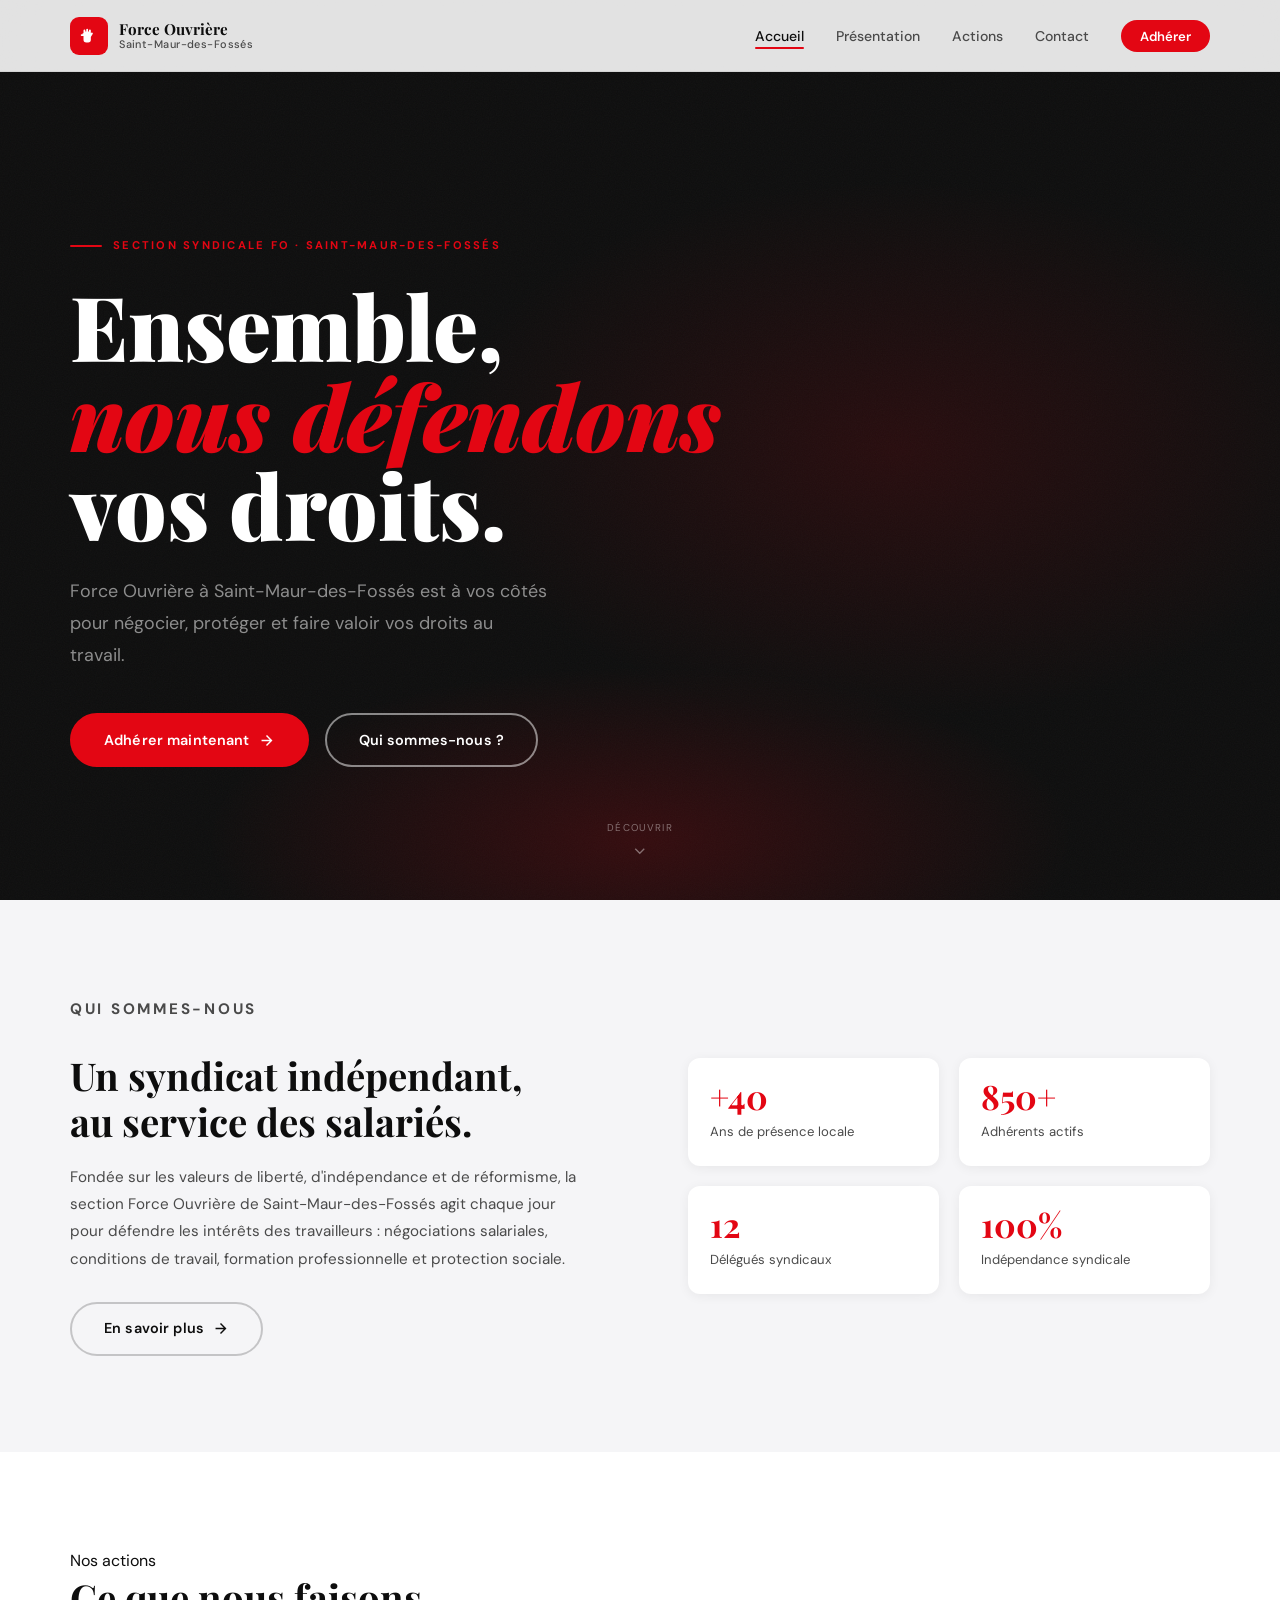
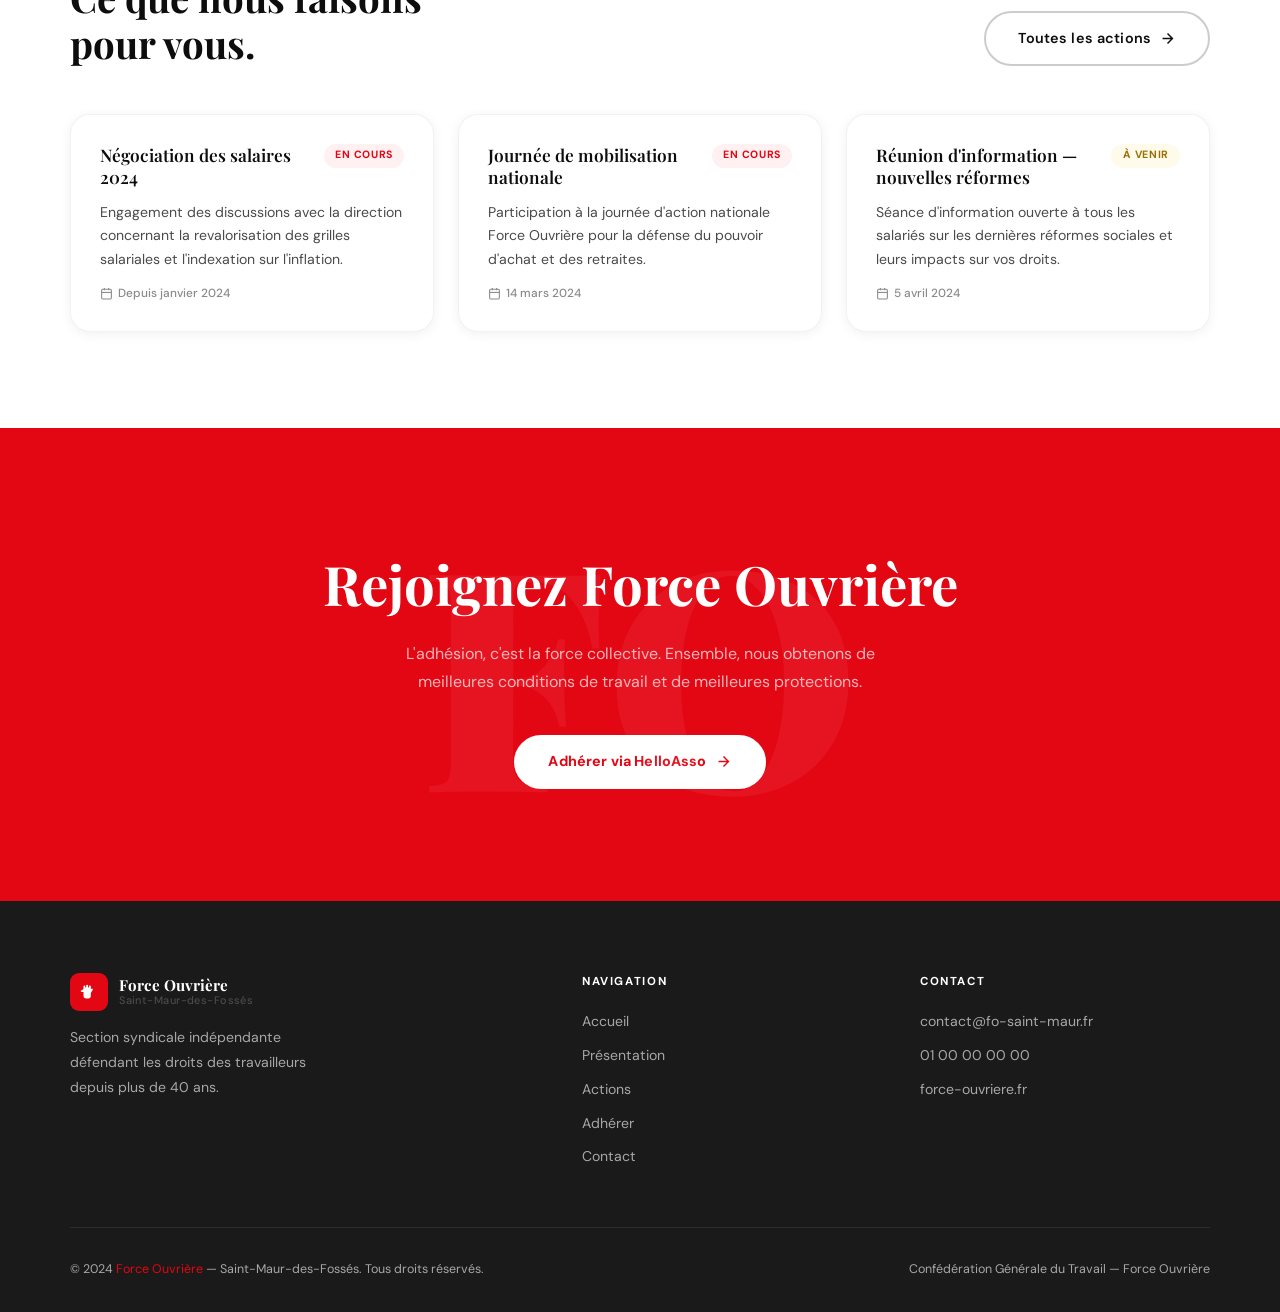
==== index.html @ 08261076 "Creating the base of the website" ====
<!DOCTYPE html>
<html lang="fr">
<head>
  <meta charset="UTF-8" />
  <meta name="viewport" content="width=device-width, initial-scale=1.0" />
  <meta name="description" content="Force Ouvrière — Section syndicale de Saint-Maur-des-Fossés. Défense des droits des travailleurs, négociation, accompagnement." />
  <title>Force Ouvrière — Saint-Maur-des-Fossés</title>
  <link rel="stylesheet" href="css/styles.css" />

  <!-- Favicon placeholder (replace with a real .ico or .png) -->
  <link rel="icon" href="data:image/svg+xml,<svg xmlns='http://www.w3.org/2000/svg' viewBox='0 0 100 100'><rect width='100' height='100' rx='18' fill='%23E30613'/><text y='.9em' font-size='72' x='50%25' text-anchor='middle' fill='white' font-weight='bold'>FO</text></svg>" />
</head>
<body>

<!-- =============================================
     NAVBAR
     ============================================= -->
<header>
  <nav class="navbar" role="navigation" aria-label="Navigation principale">
    <div class="nav-inner">

      <!-- Logo -->
      <a href="index.html" class="nav-logo" aria-label="Accueil Force Ouvrière Saint-Maur">
        <div class="nav-logo-badge" aria-hidden="true">
          <!-- FO fist icon (simplified SVG) -->
          <svg viewBox="0 0 24 24" xmlns="http://www.w3.org/2000/svg" aria-hidden="true">
            <path d="M6 9V6a1 1 0 0 1 2 0v1h1V5a1 1 0 0 1 2 0v2h1V6a1 1 0 0 1 2 0v3l.5-.5a1 1 0 0 1 1.5 1.3L14 13v3a3 3 0 0 1-3 3H9a3 3 0 0 1-3-3v-4H4a1 1 0 0 1 0-2h1V9h1z"/>
          </svg>
        </div>
        <div class="nav-logo-text">
          <span class="name">Force Ouvrière</span>
          <span class="city">Saint-Maur-des-Fossés</span>
        </div>
      </a>

      <!-- Desktop links -->
      <ul class="nav-links" role="list">
        <li><a href="index.html" class="active">Accueil</a></li>
        <li><a href="presentation.html">Présentation</a></li>
        <li><a href="actions.html">Actions</a></li>
        <li><a href="contact.html">Contact</a></li>
        <li><a href="adhesion.html" class="nav-cta">Adhérer</a></li>
      </ul>

      <!-- Hamburger button (mobile) -->
      <button class="nav-toggle" aria-label="Menu" aria-expanded="false">
        <span></span><span></span><span></span>
      </button>
    </div>
  </nav>

  <!-- Mobile dropdown menu -->
  <nav class="nav-mobile" aria-label="Menu mobile">
    <a href="index.html" class="active">Accueil</a>
    <a href="presentation.html">Présentation</a>
    <a href="actions.html">Actions</a>
    <a href="contact.html">Contact</a>
    <a href="adhesion.html" class="nav-cta">Adhérer via HelloAsso</a>
  </nav>
</header>

<main>

  <!-- =============================================
       HERO SECTION
       ============================================= -->
  <section class="hero" aria-label="Bannière principale">
    <div class="container hero-content">

      <div class="hero-eyebrow">
        <div class="hero-eyebrow-line" aria-hidden="true"></div>
        <span>Section syndicale FO · Saint-Maur-des-Fossés</span>
      </div>

      <h1>
        Ensemble,<br>
        <em>nous défendons</em><br>
        vos droits.
      </h1>

      <p class="hero-sub">
        Force Ouvrière à Saint-Maur-des-Fossés est à vos côtés pour
        négocier, protéger et faire valoir vos droits au travail.
      </p>

      <div class="hero-btns">
        <a href="adhesion.html" class="btn btn-primary">
          Adhérer maintenant
          <svg viewBox="0 0 24 24" fill="none" stroke="currentColor" stroke-width="2" aria-hidden="true"><path d="M5 12h14M12 5l7 7-7 7"/></svg>
        </a>
        <a href="presentation.html" class="btn btn-outline">Qui sommes-nous ?</a>
      </div>
    </div>

    <!-- Scroll indicator -->
    <div class="hero-scroll" aria-hidden="true">
      <span>Découvrir</span>
      <svg viewBox="0 0 24 24"><polyline points="6 9 12 15 18 9"/></svg>
    </div>
  </section>


  <!-- =============================================
       INTRO BAND
       ============================================= -->
  <section class="intro-band" aria-label="Présentation rapide">
    <div class="container intro-inner">

      <div class="fade-in">
        <p class="intro-label">Qui sommes-nous</p>
        <h2>Un syndicat indépendant,<br>au service des salariés.</h2>
        <p>
          Fondée sur les valeurs de liberté, d'indépendance et de
          réformisme, la section Force Ouvrière de Saint-Maur-des-Fossés
          agit chaque jour pour défendre les intérêts des travailleurs :
          négociations salariales, conditions de travail, formation
          professionnelle et protection sociale.
        </p>
        <a href="presentation.html" class="btn btn-outline-dark">
          En savoir plus
          <svg viewBox="0 0 24 24" fill="none" stroke="currentColor" stroke-width="2" aria-hidden="true"><path d="M5 12h14M12 5l7 7-7 7"/></svg>
        </a>
      </div>

      <div class="intro-stats stagger fade-in">
        <div class="stat-box">
          <strong>+40</strong>
          <span>Ans de présence locale</span>
        </div>
        <div class="stat-box">
          <strong>850+</strong>
          <span>Adhérents actifs</span>
        </div>
        <div class="stat-box">
          <strong>12</strong>
          <span>Délégués syndicaux</span>
        </div>
        <div class="stat-box">
          <strong>100%</strong>
          <span>Indépendance syndicale</span>
        </div>
      </div>

    </div>
  </section>


  <!-- =============================================
       ACTIONS PREVIEW
       ============================================= -->
  <section class="actions-preview" aria-label="Actions syndicales récentes">
    <div class="container">

      <div class="section-header fade-in">
        <div>
          <p class="section-tag">Nos actions</p>
          <h2>Ce que nous faisons<br>pour vous.</h2>
        </div>
        <a href="actions.html" class="btn btn-outline-dark">
          Toutes les actions
          <svg viewBox="0 0 24 24" fill="none" stroke="currentColor" stroke-width="2" aria-hidden="true"><path d="M5 12h14M12 5l7 7-7 7"/></svg>
        </a>
      </div>

      <!-- Cards injected by JS from ACTIONS array -->
      <div class="action-cards-grid stagger" id="home-actions-grid" aria-live="polite"></div>

    </div>
  </section>


  <!-- =============================================
       JOIN CTA BAND
       ============================================= -->
  <section class="join-band" aria-label="Appel à adhésion">
    <div class="container fade-in">
      <h2>Rejoignez Force Ouvrière</h2>
      <p>
        L'adhésion, c'est la force collective. Ensemble, nous obtenons
        de meilleures conditions de travail et de meilleures protections.
      </p>
      <a href="adhesion.html" class="btn btn-white">
        Adhérer via HelloAsso
        <svg viewBox="0 0 24 24" fill="none" stroke="currentColor" stroke-width="2" aria-hidden="true"><path d="M5 12h14M12 5l7 7-7 7"/></svg>
      </a>
    </div>
  </section>

</main>


<!-- =============================================
     FOOTER
     ============================================= -->
<footer role="contentinfo">
  <div class="container">
    <div class="footer-grid">

      <!-- Brand -->
      <div class="footer-brand">
        <div class="nav-logo">
          <div class="nav-logo-badge" aria-hidden="true">
            <svg viewBox="0 0 24 24" xmlns="http://www.w3.org/2000/svg" fill="white" aria-hidden="true">
              <path d="M6 9V6a1 1 0 0 1 2 0v1h1V5a1 1 0 0 1 2 0v2h1V6a1 1 0 0 1 2 0v3l.5-.5a1 1 0 0 1 1.5 1.3L14 13v3a3 3 0 0 1-3 3H9a3 3 0 0 1-3-3v-4H4a1 1 0 0 1 0-2h1V9h1z"/>
            </svg>
          </div>
          <div class="nav-logo-text">
            <span class="name">Force Ouvrière</span>
            <span class="city">Saint-Maur-des-Fossés</span>
          </div>
        </div>
        <p>Section syndicale indépendante défendant les droits des travailleurs depuis plus de 40 ans.</p>
      </div>

      <!-- Nav links -->
      <div class="footer-col">
        <h4>Navigation</h4>
        <a href="index.html">Accueil</a>
        <a href="presentation.html">Présentation</a>
        <a href="actions.html">Actions</a>
        <a href="adhesion.html">Adhérer</a>
        <a href="contact.html">Contact</a>
      </div>

      <!-- Contact info -->
      <div class="footer-col">
        <h4>Contact</h4>
        <a href="mailto:contact@fo-saint-maur.fr">contact@fo-saint-maur.fr</a>
        <a href="tel:+33100000000">01 00 00 00 00</a>
        <a href="https://www.force-ouvriere.fr" target="_blank" rel="noopener">force-ouvriere.fr</a>
      </div>

    </div>

    <div class="footer-bottom">
      <span>© 2024 <span class="fo-red">Force Ouvrière</span> — Saint-Maur-des-Fossés. Tous droits réservés.</span>
      <span>Confédération Générale du Travail — Force Ouvrière</span>
    </div>
  </div>
</footer>

<script src="js/script.js"></script>
</body>
</html>
---- css/styles.css ----
/* =============================================
   Force Ouvrière — Saint-Maur-des-Fossés
   styles.css — Global Stylesheet
   ============================================= */

/* ── Google Fonts ─────────────────────────── */
@import url('https://fonts.googleapis.com/css2?family=Playfair+Display:ital,wght@0,400;0,600;0,700;0,900;1,400;1,700&family=DM+Sans:wght@300;400;500;600&display=swap');

/* ── CSS Variables ────────────────────────── */
:root {
  --red:        #E30613;
  --red-dark:   #b8040f;
  --red-light:  #ff1a27;
  --black:      #0d0d0d;
  --grey-dark:  #1a1a1a;
  --grey-mid:   #4a4a4a;
  --grey-light: #8a8a8a;
  --grey-bg:    #f5f5f7;
  --white:      #ffffff;

  --font-display: 'Playfair Display', Georgia, serif;
  --font-body:    'DM Sans', Helvetica, Arial, sans-serif;

  --nav-h:      72px;
  --radius:     12px;
  --radius-lg:  20px;
  --shadow-sm:  0 2px 12px rgba(0,0,0,.06);
  --shadow-md:  0 8px 40px rgba(0,0,0,.10);
  --shadow-lg:  0 20px 60px rgba(0,0,0,.15);
  --transition: 0.35s cubic-bezier(0.25, 0.46, 0.45, 0.94);
}

/* ── Reset & Base ─────────────────────────── */
*, *::before, *::after { box-sizing: border-box; margin: 0; padding: 0; }

html {
  scroll-behavior: smooth;
  font-size: 16px;
  -webkit-font-smoothing: antialiased;
}

body {
  font-family: var(--font-body);
  color: var(--black);
  background: var(--white);
  line-height: 1.6;
  overflow-x: hidden;
}

img { display: block; max-width: 100%; }
a   { text-decoration: none; color: inherit; }
ul  { list-style: none; }
button { cursor: pointer; font-family: inherit; border: none; }

/* ── Utility ──────────────────────────────── */
.container {
  width: 90%;
  max-width: 1140px;
  margin: 0 auto;
}

/* Fade-in animation — JS adds .visible */
.fade-in {
  opacity: 0;
  transform: translateY(28px);
  transition: opacity 0.65s var(--transition), transform 0.65s var(--transition);
}
.fade-in.visible { opacity: 1; transform: none; }

/* Stagger delays for child elements */
.stagger > *:nth-child(1) { transition-delay: 0s;   }
.stagger > *:nth-child(2) { transition-delay: .10s; }
.stagger > *:nth-child(3) { transition-delay: .20s; }
.stagger > *:nth-child(4) { transition-delay: .30s; }
.stagger > *:nth-child(5) { transition-delay: .40s; }
.stagger > *:nth-child(6) { transition-delay: .50s; }

/* =============================================
   NAVBAR
   ============================================= */
.navbar {
  position: fixed;
  top: 0; left: 0; right: 0;
  z-index: 1000;
  height: var(--nav-h);
  display: flex;
  align-items: center;
  background: rgba(255,255,255,.88);
  backdrop-filter: saturate(180%) blur(20px);
  -webkit-backdrop-filter: saturate(180%) blur(20px);
  border-bottom: 1px solid rgba(0,0,0,.06);
  transition: box-shadow var(--transition);
}
.navbar.scrolled { box-shadow: var(--shadow-sm); }

.nav-inner {
  display: flex;
  align-items: center;
  justify-content: space-between;
  width: 90%;
  max-width: 1140px;
  margin: 0 auto;
}

/* ─ Logo ─ */
.nav-logo {
  display: flex;
  align-items: center;
  gap: .7rem;
}
.nav-logo-badge {
  width: 38px; height: 38px;
  background: var(--red);
  border-radius: 9px;
  display: flex; align-items: center; justify-content: center;
}
.nav-logo-badge svg { width: 22px; height: 22px; fill: var(--white); }
.nav-logo-text { display: flex; flex-direction: column; line-height: 1.15; }
.nav-logo-text .name {
  font-family: var(--font-display);
  font-size: .95rem;
  font-weight: 700;
  color: var(--black);
}
.nav-logo-text .city {
  font-size: .68rem;
  font-weight: 500;
  color: var(--grey-mid);
  letter-spacing: .04em;
}

/* ─ Links ─ */
.nav-links {
  display: flex;
  align-items: center;
  gap: 2rem;
}
.nav-links a {
  font-size: .88rem;
  font-weight: 500;
  color: var(--grey-mid);
  position: relative;
  transition: color var(--transition);
}
.nav-links a::after {
  content: '';
  position: absolute;
  bottom: -4px; left: 0;
  width: 0; height: 2px;
  background: var(--red);
  border-radius: 2px;
  transition: width var(--transition);
}
.nav-links a:hover,
.nav-links a.active { color: var(--black); }
.nav-links a:hover::after,
.nav-links a.active::after { width: 100%; }

/* ─ CTA pill in nav ─ */
.nav-cta {
  background: var(--red) !important;
  color: var(--white) !important;
  padding: .48rem 1.2rem !important;
  border-radius: 50px;
  font-weight: 600 !important;
  font-size: .82rem !important;
  transition: background var(--transition), transform var(--transition), box-shadow var(--transition) !important;
}
.nav-cta::after { display: none !important; }
.nav-cta:hover {
  background: var(--red-dark) !important;
  transform: translateY(-1px) !important;
  box-shadow: 0 6px 20px rgba(227,6,19,.35) !important;
  color: var(--white) !important;
}

/* ─ Hamburger ─ */
.nav-toggle {
  display: none;
  flex-direction: column;
  gap: 5px;
  padding: 6px;
  background: none;
  border: none;
}
.nav-toggle span {
  display: block;
  width: 22px; height: 2px;
  background: var(--black);
  border-radius: 2px;
  transition: var(--transition);
}
.nav-toggle.open span:nth-child(1) { transform: translateY(7px) rotate(45deg); }
.nav-toggle.open span:nth-child(2) { opacity: 0; transform: scaleX(0); }
.nav-toggle.open span:nth-child(3) { transform: translateY(-7px) rotate(-45deg); }

/* ─ Mobile menu ─ */
.nav-mobile {
  display: none;
  position: fixed;
  top: var(--nav-h); left: 0; right: 0;
  background: var(--white);
  border-bottom: 1px solid rgba(0,0,0,.08);
  padding: 1.5rem 5%;
  flex-direction: column;
  gap: 1.2rem;
  z-index: 999;
  box-shadow: var(--shadow-md);
}
.nav-mobile.open { display: flex; }
.nav-mobile a {
  font-size: 1rem;
  font-weight: 500;
  color: var(--grey-mid);
  padding: .45rem 0;
  border-bottom: 1px solid rgba(0,0,0,.05);
  transition: color var(--transition);
}
.nav-mobile a:hover, .nav-mobile a.active { color: var(--red); }
.nav-mobile .nav-cta {
  text-align: center;
  padding: .75rem !important;
  border-radius: var(--radius) !important;
  border-bottom: none !important;
  font-size: .9rem !important;
}

/* =============================================
   FOOTER
   ============================================= */
footer {
  background: var(--grey-dark);
  color: rgba(255,255,255,.62);
  padding: 4.5rem 0 2rem;
}
.footer-grid {
  display: grid;
  grid-template-columns: 1.6fr 1fr 1fr;
  gap: 3rem;
  padding-bottom: 3rem;
  border-bottom: 1px solid rgba(255,255,255,.08);
}
.footer-brand p {
  font-size: .88rem;
  line-height: 1.75;
  margin-top: .9rem;
  max-width: 280px;
}
.footer-brand .nav-logo-text .name { color: var(--white); }
.footer-col h4 {
  font-size: .72rem;
  font-weight: 700;
  letter-spacing: .14em;
  text-transform: uppercase;
  color: var(--white);
  margin-bottom: 1.2rem;
}
.footer-col a {
  display: block;
  font-size: .88rem;
  margin-bottom: .7rem;
  transition: color var(--transition);
}
.footer-col a:hover { color: var(--red); }
.footer-bottom {
  display: flex;
  justify-content: space-between;
  align-items: center;
  padding-top: 2rem;
  font-size: .78rem;
  flex-wrap: wrap;
  gap: 1rem;
}
.footer-bottom .fo-red { color: var(--red); }

/* =============================================
   BUTTONS
   ============================================= */
.btn {
  display: inline-flex;
  align-items: center;
  gap: .5rem;
  padding: .85rem 2rem;
  border-radius: 50px;
  font-family: var(--font-body);
  font-weight: 600;
  font-size: .9rem;
  letter-spacing: .01em;
  transition: background var(--transition), transform var(--transition),
              box-shadow var(--transition), color var(--transition), border-color var(--transition);
  cursor: pointer;
  border: 2px solid transparent;
}
.btn svg { width: 17px; height: 17px; transition: transform var(--transition); flex-shrink: 0; }
.btn:hover svg { transform: translateX(4px); }

.btn-primary { background: var(--red); color: var(--white); border-color: var(--red); }
.btn-primary:hover {
  background: var(--red-dark); border-color: var(--red-dark);
  transform: translateY(-2px);
  box-shadow: 0 10px 30px rgba(227,6,19,.35);
}

.btn-outline { background: transparent; color: var(--white); border-color: rgba(255,255,255,.5); }
.btn-outline:hover { background: rgba(255,255,255,.1); border-color: var(--white); transform: translateY(-2px); }

.btn-outline-dark { background: transparent; color: var(--black); border-color: rgba(0,0,0,.2); }
.btn-outline-dark:hover { background: var(--black); color: var(--white); border-color: var(--black); transform: translateY(-2px); }

.btn-white { background: var(--white); color: var(--red); border-color: var(--white); font-weight: 700; }
.btn-white:hover { background: transparent; color: var(--white); transform: translateY(-2px); box-shadow: 0 10px 30px rgba(0,0,0,.2); }

/* =============================================
   PAGE HEADER (inner pages)
   ============================================= */
.page-header {
  padding: calc(var(--nav-h) + 5rem) 0 5rem;
  background: var(--grey-dark);
  color: var(--white);
  position: relative;
  overflow: hidden;
}
.page-header::before {
  content: '';
  position: absolute;
  top: -100px; right: -100px;
  width: 460px; height: 460px;
  border-radius: 50%;
  background: radial-gradient(circle, rgba(227,6,19,.2) 0%, transparent 70%);
  pointer-events: none;
}
.page-header h1 {
  font-family: var(--font-display);
  font-size: clamp(2.4rem, 5vw, 3.8rem);
  font-weight: 700;
  line-height: 1.1;
  margin-bottom: .8rem;
}
.page-header p {
  font-size: 1.05rem;
  color: rgba(255,255,255,.6);
  max-width: 540px;
  line-height: 1.7;
}

/* =============================================
   INDEX — HERO
   ============================================= */
.hero {
  min-height: 100vh;
  display: flex;
  align-items: center;
  background: var(--black);
  position: relative;
  overflow: hidden;
  padding-top: var(--nav-h);
}

/* Subtle grain texture */
.hero::before {
  content: '';
  position: absolute;
  inset: 0;
  background-image:
    radial-gradient(ellipse 60% 50% at 70% 50%, rgba(227,6,19,.12) 0%, transparent 60%),
    url("data:image/svg+xml,%3Csvg xmlns='http://www.w3.org/2000/svg' width='300' height='300'%3E%3Cfilter id='n'%3E%3CfeTurbulence type='fractalNoise' baseFrequency='.85' numOctaves='4' stitchTiles='stitch'/%3E%3C/filter%3E%3Crect width='300' height='300' filter='url(%23n)' opacity='.035'/%3E%3C/svg%3E");
  pointer-events: none;
}

/* Red glow at bottom */
.hero::after {
  content: '';
  position: absolute;
  bottom: -120px; left: 50%;
  transform: translateX(-50%);
  width: 900px; height: 360px;
  background: radial-gradient(ellipse, rgba(227,6,19,.18) 0%, transparent 68%);
  pointer-events: none;
}

.hero-content {
  position: relative;
  z-index: 1;
  padding: 7rem 0 5rem;
}

.hero-eyebrow {
  display: flex;
  align-items: center;
  gap: .7rem;
  margin-bottom: 1.6rem;
}
.hero-eyebrow-line { width: 32px; height: 2px; background: var(--red); border-radius: 2px; }
.hero-eyebrow span {
  font-size: .7rem;
  font-weight: 700;
  letter-spacing: .2em;
  text-transform: uppercase;
  color: var(--red);
}

.hero h1 {
  font-family: var(--font-display);
  font-size: clamp(3rem, 7.5vw, 5.6rem);
  font-weight: 900;
  line-height: 1.0;
  color: var(--white);
  margin-bottom: 1.6rem;
  max-width: 820px;
}
.hero h1 em { font-style: italic; color: var(--red); }

.hero-sub {
  font-size: 1.12rem;
  color: rgba(255,255,255,.52);
  max-width: 480px;
  margin-bottom: 2.6rem;
  line-height: 1.8;
}

.hero-btns { display: flex; gap: 1rem; flex-wrap: wrap; }

/* Scroll cue */
.hero-scroll {
  position: absolute;
  bottom: 2.5rem; left: 50%;
  transform: translateX(-50%);
  display: flex; flex-direction: column; align-items: center;
  gap: .4rem;
  opacity: .4;
  animation: heroBounce 2.4s ease-in-out infinite;
  z-index: 1;
}
.hero-scroll span {
  font-size: .62rem;
  letter-spacing: .14em;
  text-transform: uppercase;
  color: var(--white);
}
.hero-scroll svg { width: 18px; height: 18px; stroke: var(--white); fill: none; stroke-width: 1.8; }

@keyframes heroBounce {
  0%,100% { transform: translateX(-50%) translateY(0); }
  50%      { transform: translateX(-50%) translateY(9px); }
}

/* ─ Intro band ─ */
.intro-band { padding: 6rem 0; background: var(--grey-bg); }

.intro-inner {
  display: grid;
  grid-template-columns: 1fr 1fr;
  gap: 6rem;
  align-items: center;
}
.intro-label {
  font-size: .7rem; font-weight: 700;
  letter-spacing: .18em; text-transform: uppercase;
  color: var(--red); margin-bottom: .8rem;
}
.intro-inner h2 {
  font-family: var(--font-display);
  font-size: clamp(1.8rem, 3vw, 2.6rem);
  line-height: 1.2; margin-bottom: 1.2rem;
}
.intro-inner p {
  color: var(--grey-mid);
  font-size: .95rem; line-height: 1.8; margin-bottom: 1.8rem;
}

.intro-stats { display: grid; grid-template-columns: 1fr 1fr; gap: 1.2rem; }

.stat-box {
  background: var(--white);
  border-radius: var(--radius);
  padding: 1.4rem;
  box-shadow: var(--shadow-sm);
}
.stat-box strong {
  display: block;
  font-family: var(--font-display);
  font-size: 2.1rem; font-weight: 700;
  color: var(--red); line-height: 1; margin-bottom: .3rem;
}
.stat-box span { font-size: .82rem; color: var(--grey-mid); }

/* ─ Actions preview (home) ─ */
.actions-preview { padding: 6rem 0; }

.section-header {
  display: flex;
  justify-content: space-between;
  align-items: flex-end;
  margin-bottom: 3rem;
  flex-wrap: wrap; gap: 1rem;
}
.section-header h2 {
  font-family: var(--font-display);
  font-size: clamp(1.8rem, 3vw, 2.4rem);
  line-height: 1.2;
}

.action-cards-grid {
  display: grid;
  grid-template-columns: repeat(3, 1fr);
  gap: 1.5rem;
}

/* ─ Join CTA band ─ */
.join-band {
  padding: 7rem 0;
  background: var(--red);
  text-align: center;
  position: relative;
  overflow: hidden;
}
.join-band::before {
  content: 'FO';
  position: absolute;
  font-family: var(--font-display);
  font-size: 24vw; font-weight: 900;
  color: rgba(255,255,255,.055);
  top: 50%; left: 50%;
  transform: translate(-50%,-50%);
  pointer-events: none;
  white-space: nowrap; line-height: 1;
}
.join-band h2 {
  font-family: var(--font-display);
  font-size: clamp(2rem, 4.5vw, 3.4rem);
  font-weight: 700; color: var(--white);
  margin-bottom: .8rem; position: relative;
}
.join-band p {
  color: rgba(255,255,255,.7);
  font-size: 1rem;
  max-width: 480px; margin: 0 auto 2.4rem;
  position: relative; line-height: 1.75;
}

/* =============================================
   ACTION CARDS (shared)
   ============================================= */
.action-card {
  background: var(--white);
  border-radius: var(--radius-lg);
  padding: 1.8rem;
  box-shadow: var(--shadow-sm);
  border: 1px solid rgba(0,0,0,.05);
  transition: transform var(--transition), box-shadow var(--transition);
  display: flex; flex-direction: column; gap: .8rem;
}
.action-card:hover { transform: translateY(-5px); box-shadow: var(--shadow-md); }

.action-card-top {
  display: flex;
  justify-content: space-between;
  align-items: flex-start;
  gap: .6rem;
}
.action-card h3 {
  font-family: var(--font-display);
  font-size: 1.08rem; font-weight: 600;
  line-height: 1.3; flex: 1;
}
.badge {
  display: inline-block;
  padding: .24rem .7rem;
  border-radius: 50px;
  font-size: .66rem; font-weight: 700;
  letter-spacing: .06em; text-transform: uppercase;
  white-space: nowrap; flex-shrink: 0;
}
.badge-encours  { background: #fff0f1; color: var(--red); }
.badge-avenir   { background: #fffbea; color: #9a6f00; }
.badge-terminee { background: #f0f0f0; color: #666; }

.action-card p { font-size: .88rem; color: var(--grey-mid); line-height: 1.65; flex: 1; }

.action-card-date {
  font-size: .74rem; font-weight: 500; color: var(--grey-light);
  display: flex; align-items: center; gap: .3rem;
}
.action-card-date svg { width: 13px; height: 13px; stroke: currentColor; fill: none; stroke-width: 2; }

/* =============================================
   PRESENTATION PAGE
   ============================================= */
.values-section { padding: 6rem 0; }

.values-grid {
  display: grid;
  grid-template-columns: repeat(3, 1fr);
  gap: 1.8rem;
  margin-top: 3rem;
}
.value-card {
  padding: 2.2rem;
  border-radius: var(--radius-lg);
  background: var(--grey-bg);
  transition: background var(--transition), transform var(--transition), box-shadow var(--transition);
}
.value-card:hover { background: var(--white); transform: translateY(-5px); box-shadow: var(--shadow-md); }

.value-icon {
  width: 52px; height: 52px;
  border-radius: 14px; background: var(--red);
  display: flex; align-items: center; justify-content: center;
  margin-bottom: 1.2rem;
}
.value-icon svg { width: 24px; height: 24px; stroke: var(--white); fill: none; stroke-width: 1.8; }

.value-card h3 { font-family: var(--font-display); font-size: 1.12rem; font-weight: 600; margin-bottom: .6rem; }
.value-card p  { font-size: .88rem; color: var(--grey-mid); line-height: 1.72; }

/* Missions */
.missions-section { padding: 5rem 0; background: var(--grey-bg); }

.section-title {
  font-family: var(--font-display);
  font-size: clamp(1.8rem, 3vw, 2.4rem);
  font-weight: 700; margin-bottom: .5rem;
}
.section-intro {
  color: var(--grey-mid);
  font-size: .95rem; max-width: 580px; line-height: 1.75;
}

.mission-list { display: flex; flex-direction: column; gap: 1.2rem; margin-top: 3rem; }

.mission-item {
  display: flex; align-items: flex-start; gap: 1.5rem;
  background: var(--white); padding: 1.8rem;
  border-radius: var(--radius-lg); box-shadow: var(--shadow-sm);
  transition: transform var(--transition);
}
.mission-item:hover { transform: translateX(6px); }

.mission-num {
  font-family: var(--font-display);
  font-size: 2.4rem; font-weight: 900;
  color: var(--red); opacity: .16;
  line-height: 1; min-width: 2.8rem;
}
.mission-item h3 { font-family: var(--font-display); font-size: 1rem; font-weight: 700; margin-bottom: .4rem; }
.mission-item p  { font-size: .88rem; color: var(--grey-mid); line-height: 1.65; }

/* About band */
.about-banner {
  padding: 5.5rem 0;
  background: var(--grey-dark);
  color: var(--white);
  text-align: center;
}
.about-banner h2 {
  font-family: var(--font-display);
  font-size: clamp(1.8rem, 3.5vw, 2.8rem);
  margin-bottom: 1rem;
}
.about-banner p {
  color: rgba(255,255,255,.6);
  max-width: 580px; margin: 0 auto;
  font-size: .98rem; line-height: 1.8;
}

/* =============================================
   ADHESION PAGE
   ============================================= */
.why-section { padding: 6rem 0; }

.why-grid {
  display: grid;
  grid-template-columns: repeat(2, 1fr);
  gap: 1.5rem; margin-top: 3rem;
}
.why-card {
  display: flex; gap: 1.2rem; align-items: flex-start;
  padding: 1.8rem; background: var(--white);
  border-radius: var(--radius-lg); box-shadow: var(--shadow-sm);
  border: 1px solid rgba(0,0,0,.05);
  transition: transform var(--transition), box-shadow var(--transition);
}
.why-card:hover { transform: translateY(-4px); box-shadow: var(--shadow-md); }

.why-card-icon {
  width: 44px; height: 44px; border-radius: 12px;
  background: rgba(227,6,19,.08);
  display: flex; align-items: center; justify-content: center; flex-shrink: 0;
}
.why-card-icon svg { width: 20px; height: 20px; stroke: var(--red); fill: none; stroke-width: 2; }
.why-card h3 { font-size: 1rem; font-weight: 700; margin-bottom: .4rem; }
.why-card p  { font-size: .86rem; color: var(--grey-mid); line-height: 1.65; }

/* Benefits */
.benefits-section { padding: 5rem 0; background: var(--grey-bg); }

.benefits-grid {
  display: grid;
  grid-template-columns: repeat(3, 1fr);
  gap: 1.5rem; margin-top: 3rem;
}
.benefit-item {
  text-align: center; padding: 2rem 1.5rem;
  border-radius: var(--radius-lg);
  border: 1px solid rgba(0,0,0,.07);
  background: var(--white);
  transition: border-color var(--transition), box-shadow var(--transition), transform var(--transition);
}
.benefit-item:hover { border-color: var(--red); box-shadow: 0 4px 24px rgba(227,6,19,.1); transform: translateY(-4px); }

.benefit-item svg { width: 32px; height: 32px; stroke: var(--red); fill: none; stroke-width: 1.6; margin: 0 auto .9rem; display: block; }
.benefit-item h3 { font-size: .95rem; font-weight: 700; margin-bottom: .4rem; }
.benefit-item p  { font-size: .82rem; color: var(--grey-mid); line-height: 1.65; }

/* CTA section */
.adhesion-cta-section { padding: 7rem 0; background: var(--white); }

.adhesion-cta-card {
  max-width: 620px; margin: 0 auto;
  background: var(--grey-dark); color: var(--white);
  border-radius: var(--radius-lg);
  padding: 4rem 3rem;
  box-shadow: var(--shadow-lg);
  text-align: center;
  position: relative; overflow: hidden;
}
.adhesion-cta-card::before {
  content: '';
  position: absolute;
  top: -60px; right: -60px;
  width: 280px; height: 280px;
  border-radius: 50%;
  background: radial-gradient(circle, rgba(227,6,19,.22) 0%, transparent 70%);
  pointer-events: none;
}
.adhesion-cta-card h2 {
  font-family: var(--font-display);
  font-size: 1.9rem; font-weight: 700; margin-bottom: .8rem;
  position: relative;
}
.adhesion-cta-card p {
  color: rgba(255,255,255,.65);
  font-size: .92rem; margin-bottom: 2.2rem;
  line-height: 1.75; position: relative;
}
.adhesion-cta-card .btn-primary { font-size: 1rem; padding: 1rem 2.6rem; position: relative; }
.adhesion-note {
  font-size: .76rem; color: rgba(255,255,255,.38);
  margin-top: .9rem; position: relative;
}

/* =============================================
   ACTIONS PAGE
   ============================================= */
.actions-page-section { padding: 5rem 0; background: var(--grey-bg); }

.actions-category { margin-bottom: 4rem; }

.category-title {
  display: flex; align-items: center; gap: 1rem;
  margin-bottom: 2rem; padding-bottom: 1rem;
  border-bottom: 2px solid rgba(0,0,0,.07);
}
.category-title h2 {
  font-family: var(--font-display);
  font-size: 1.5rem; font-weight: 700;
}
.category-count {
  background: var(--white); border: 1px solid rgba(0,0,0,.1);
  border-radius: 50px; padding: .22rem .75rem;
  font-size: .72rem; font-weight: 700; color: var(--grey-mid);
}

.actions-grid {
  display: grid;
  grid-template-columns: repeat(auto-fill, minmax(300px, 1fr));
  gap: 1.5rem;
}

.no-actions {
  font-size: .9rem; color: var(--grey-light);
  padding: 1rem 0; font-style: italic;
}

/* =============================================
   CONTACT PAGE
   ============================================= */
.contact-section { padding: 5.5rem 0; }

.contact-grid {
  display: grid;
  grid-template-columns: 1fr 1.6fr;
  gap: 5rem; align-items: start;
}
.contact-info h2 {
  font-family: var(--font-display);
  font-size: clamp(1.6rem, 2.5vw, 2.1rem);
  font-weight: 700; margin-bottom: .8rem;
}
.contact-info p { color: var(--grey-mid); font-size: .92rem; line-height: 1.75; margin-bottom: 2rem; }

.contact-details { display: flex; flex-direction: column; gap: 1rem; }
.contact-detail-item { display: flex; align-items: center; gap: 1rem; font-size: .9rem; }
.contact-detail-icon {
  width: 40px; height: 40px;
  background: rgba(227,6,19,.08); border-radius: 10px;
  display: flex; align-items: center; justify-content: center; flex-shrink: 0;
}
.contact-detail-icon svg { width: 18px; height: 18px; stroke: var(--red); fill: none; stroke-width: 2; }
.contact-detail-item span { color: var(--grey-dark); }

/* Form */
.contact-form-wrapper {
  background: var(--white);
  border-radius: var(--radius-lg);
  padding: 2.6rem;
  box-shadow: var(--shadow-md);
}
.contact-form-wrapper h3 {
  font-family: var(--font-display);
  font-size: 1.2rem; font-weight: 700; margin-bottom: 1.8rem;
}

.form-group { margin-bottom: 1.4rem; }
.form-group label {
  display: block; font-size: .78rem; font-weight: 700;
  letter-spacing: .05em; color: var(--grey-dark); margin-bottom: .5rem;
}
.form-group input,
.form-group textarea,
.form-group select {
  width: 100%; padding: .82rem 1rem;
  border: 1.5px solid rgba(0,0,0,.11);
  border-radius: var(--radius);
  font-family: var(--font-body); font-size: .92rem;
  color: var(--black); background: var(--white);
  transition: border-color var(--transition), box-shadow var(--transition);
  outline: none;
  -webkit-appearance: none;
}
.form-group input:focus,
.form-group textarea:focus,
.form-group select:focus {
  border-color: var(--red);
  box-shadow: 0 0 0 3px rgba(227,6,19,.1);
}
.form-group textarea { resize: vertical; min-height: 130px; }
.form-row { display: grid; grid-template-columns: 1fr 1fr; gap: 1rem; }

.form-success {
  display: none; text-align: center;
  padding: 2rem; background: #f0faf5;
  border-radius: var(--radius); border: 1px solid rgba(26,122,74,.18);
}
.form-success svg {
  width: 38px; height: 38px; stroke: #1a7a4a;
  fill: none; stroke-width: 1.6; margin: 0 auto .7rem; display: block;
}
.form-success p { color: #1a7a4a; font-size: .92rem; font-weight: 500; }

/* =============================================
   RESPONSIVE
   ============================================= */
@media (max-width: 980px) {
  .nav-links  { display: none; }
  .nav-toggle { display: flex; }

  .intro-inner       { grid-template-columns: 1fr; gap: 2.5rem; }
  .action-cards-grid { grid-template-columns: 1fr 1fr; }
  .values-grid       { grid-template-columns: 1fr 1fr; }
  .benefits-grid     { grid-template-columns: 1fr 1fr; }
  .why-grid          { grid-template-columns: 1fr; }
  .footer-grid       { grid-template-columns: 1fr 1fr; }
  .contact-grid      { grid-template-columns: 1fr; gap: 2.5rem; }
}

@media (max-width: 640px) {
  .action-cards-grid { grid-template-columns: 1fr; }
  .values-grid       { grid-template-columns: 1fr; }
  .benefits-grid     { grid-template-columns: 1fr; }
  .footer-grid       { grid-template-columns: 1fr; gap: 2rem; }
  .hero-btns         { flex-direction: column; align-items: flex-start; }
  .adhesion-cta-card { padding: 2.4rem 1.5rem; }
  .form-row          { grid-template-columns: 1fr; }
  .section-header    { flex-direction: column; align-items: flex-start; }
  .contact-form-wrapper { padding: 1.5rem; }
  .intro-stats       { grid-template-columns: 1fr 1fr; }
  .missions-section, .about-banner { padding: 3.5rem 0; }
  .values-section, .why-section, .benefits-section { padding: 3.5rem 0; }
}
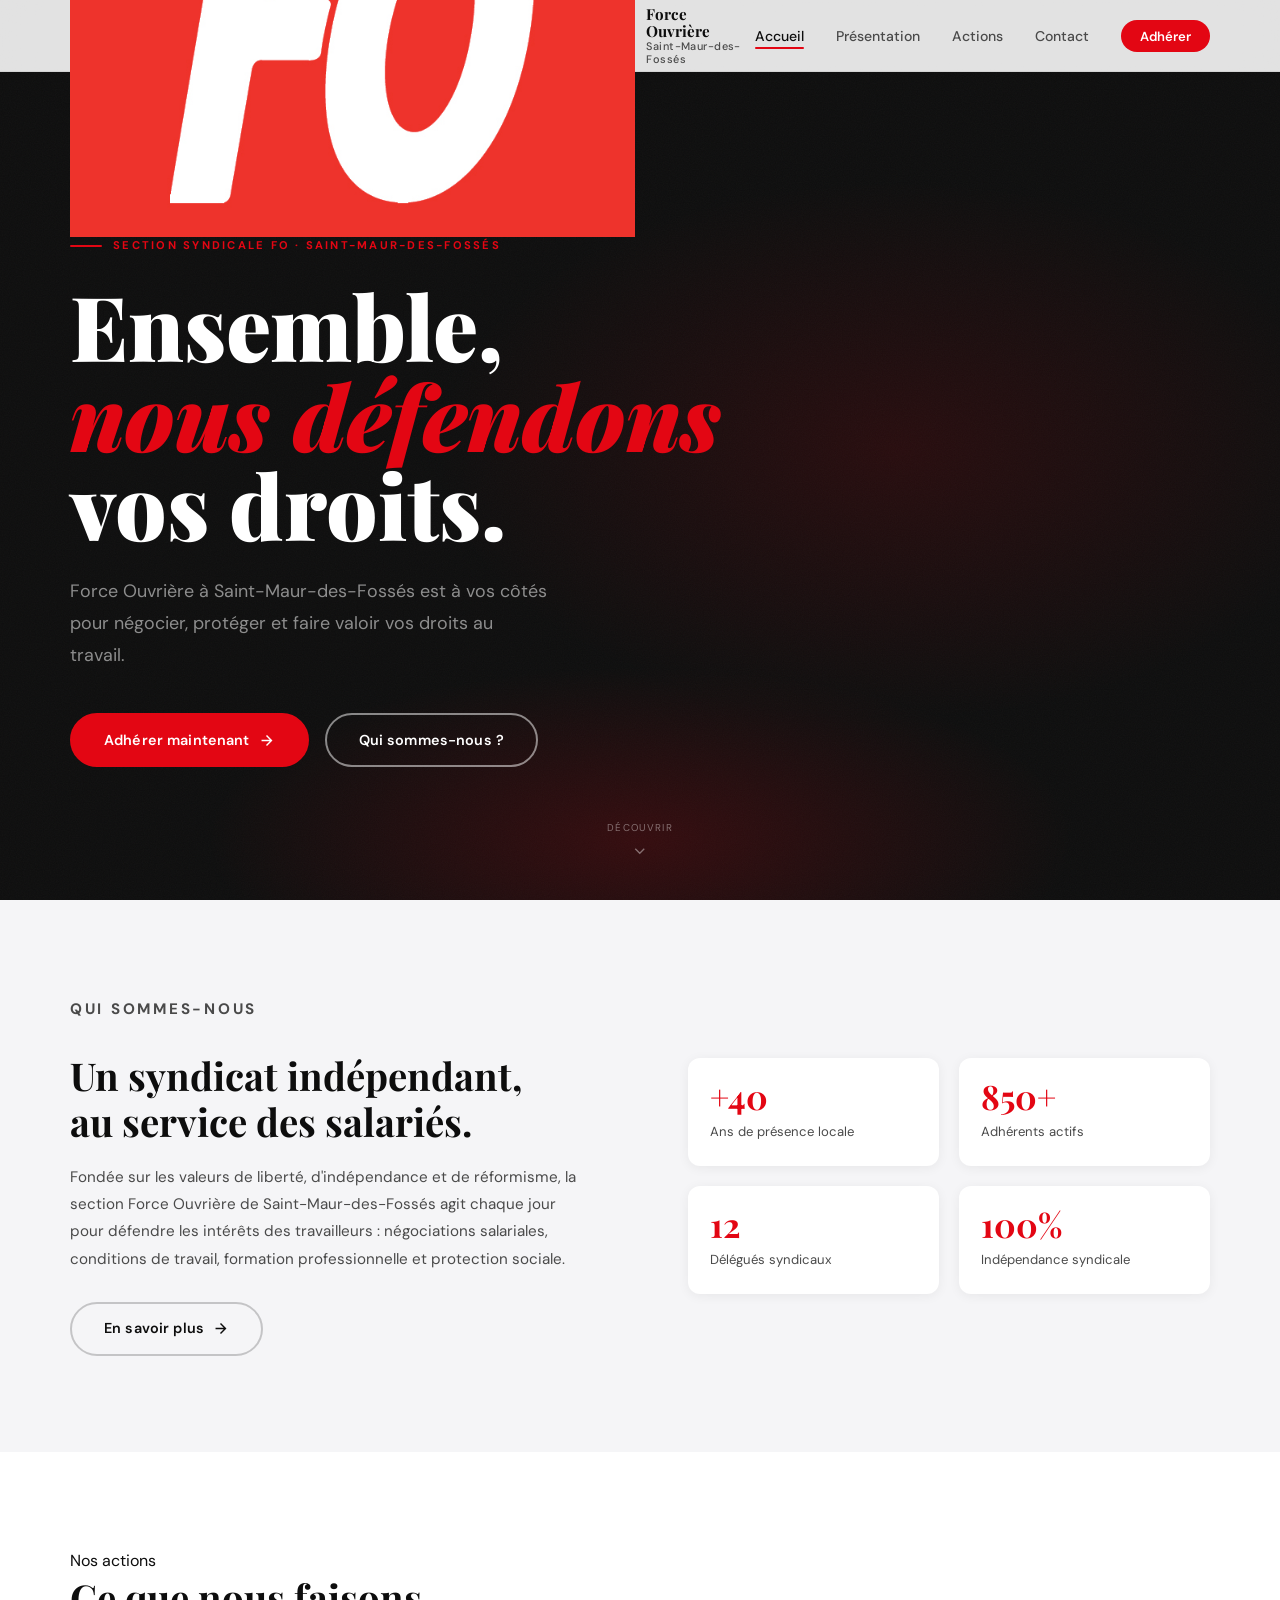
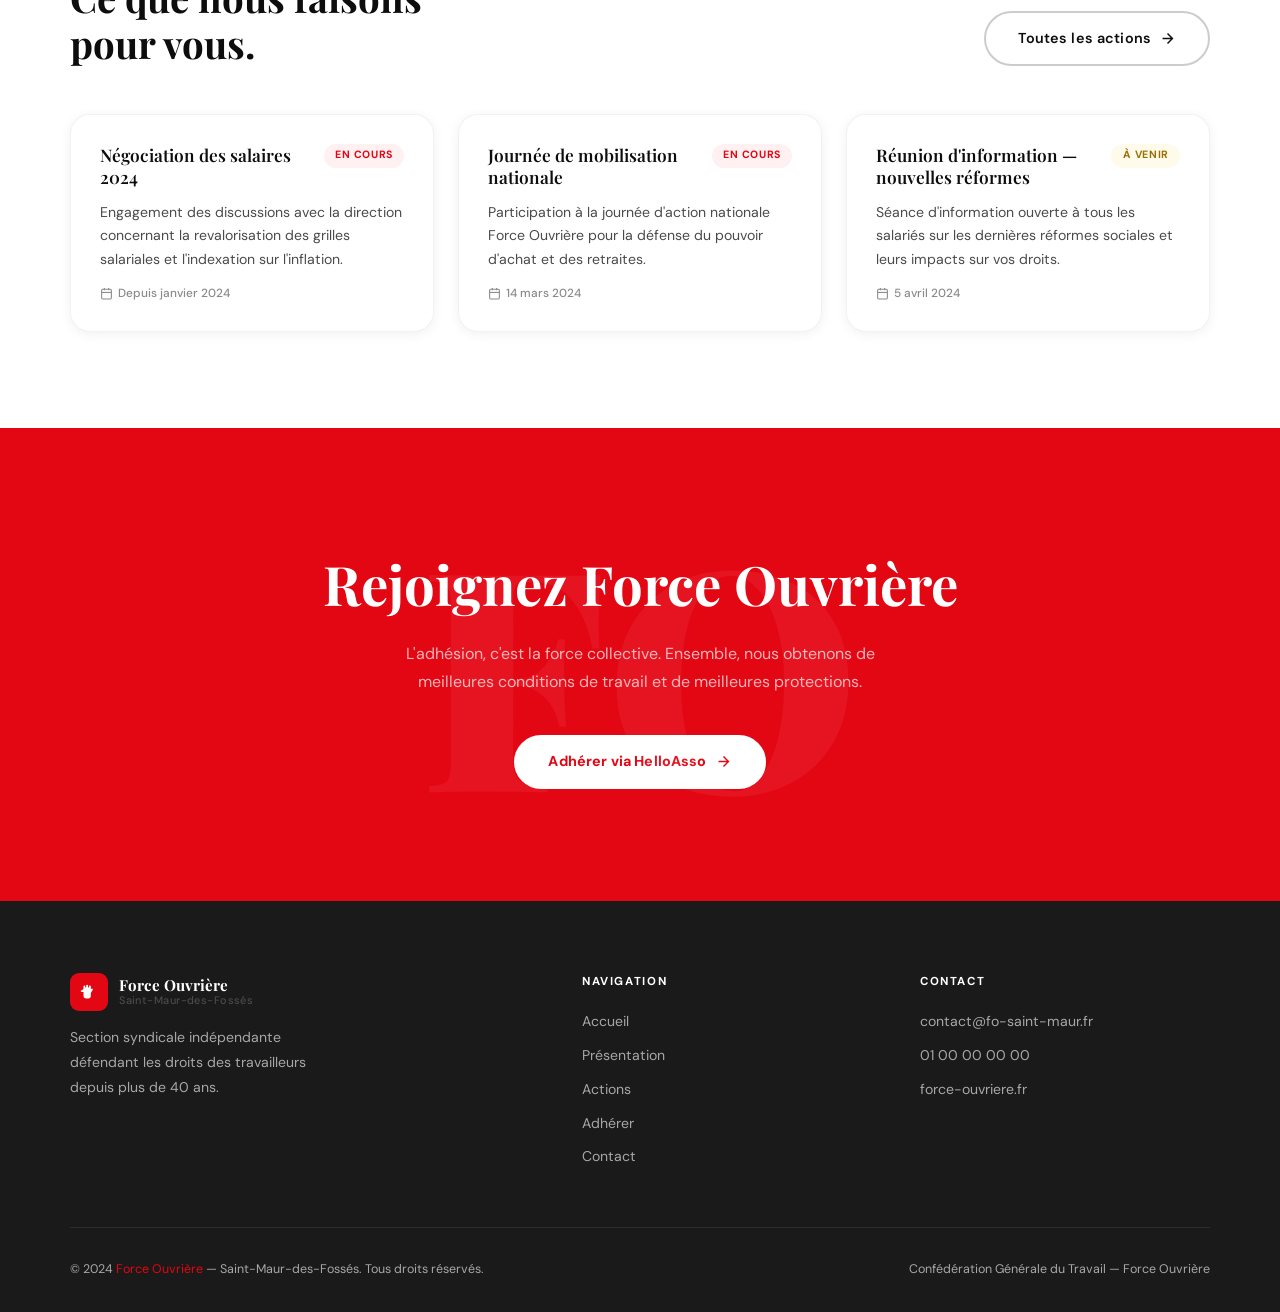
==== commit c350c6e4: "Changing the logo with official logo" ====
--- a/index.html
+++ b/index.html
@@ -21,11 +21,8 @@
 
       <!-- Logo -->
       <a href="index.html" class="nav-logo" aria-label="Accueil Force Ouvrière Saint-Maur">
-        <div class="nav-logo-badge" aria-hidden="true">
-          <!-- FO fist icon (simplified SVG) -->
-          <svg viewBox="0 0 24 24" xmlns="http://www.w3.org/2000/svg" aria-hidden="true">
-            <path d="M6 9V6a1 1 0 0 1 2 0v1h1V5a1 1 0 0 1 2 0v2h1V6a1 1 0 0 1 2 0v3l.5-.5a1 1 0 0 1 1.5 1.3L14 13v3a3 3 0 0 1-3 3H9a3 3 0 0 1-3-3v-4H4a1 1 0 0 1 0-2h1V9h1z"/>
-          </svg>
+        <div class="nav-logo" aria-hidden="true">
+              <img src="assets/images/logo-fo.png" alt="Logo Force Ouvrière" />
         </div>
         <div class="nav-logo-text">
           <span class="name">Force Ouvrière</span>
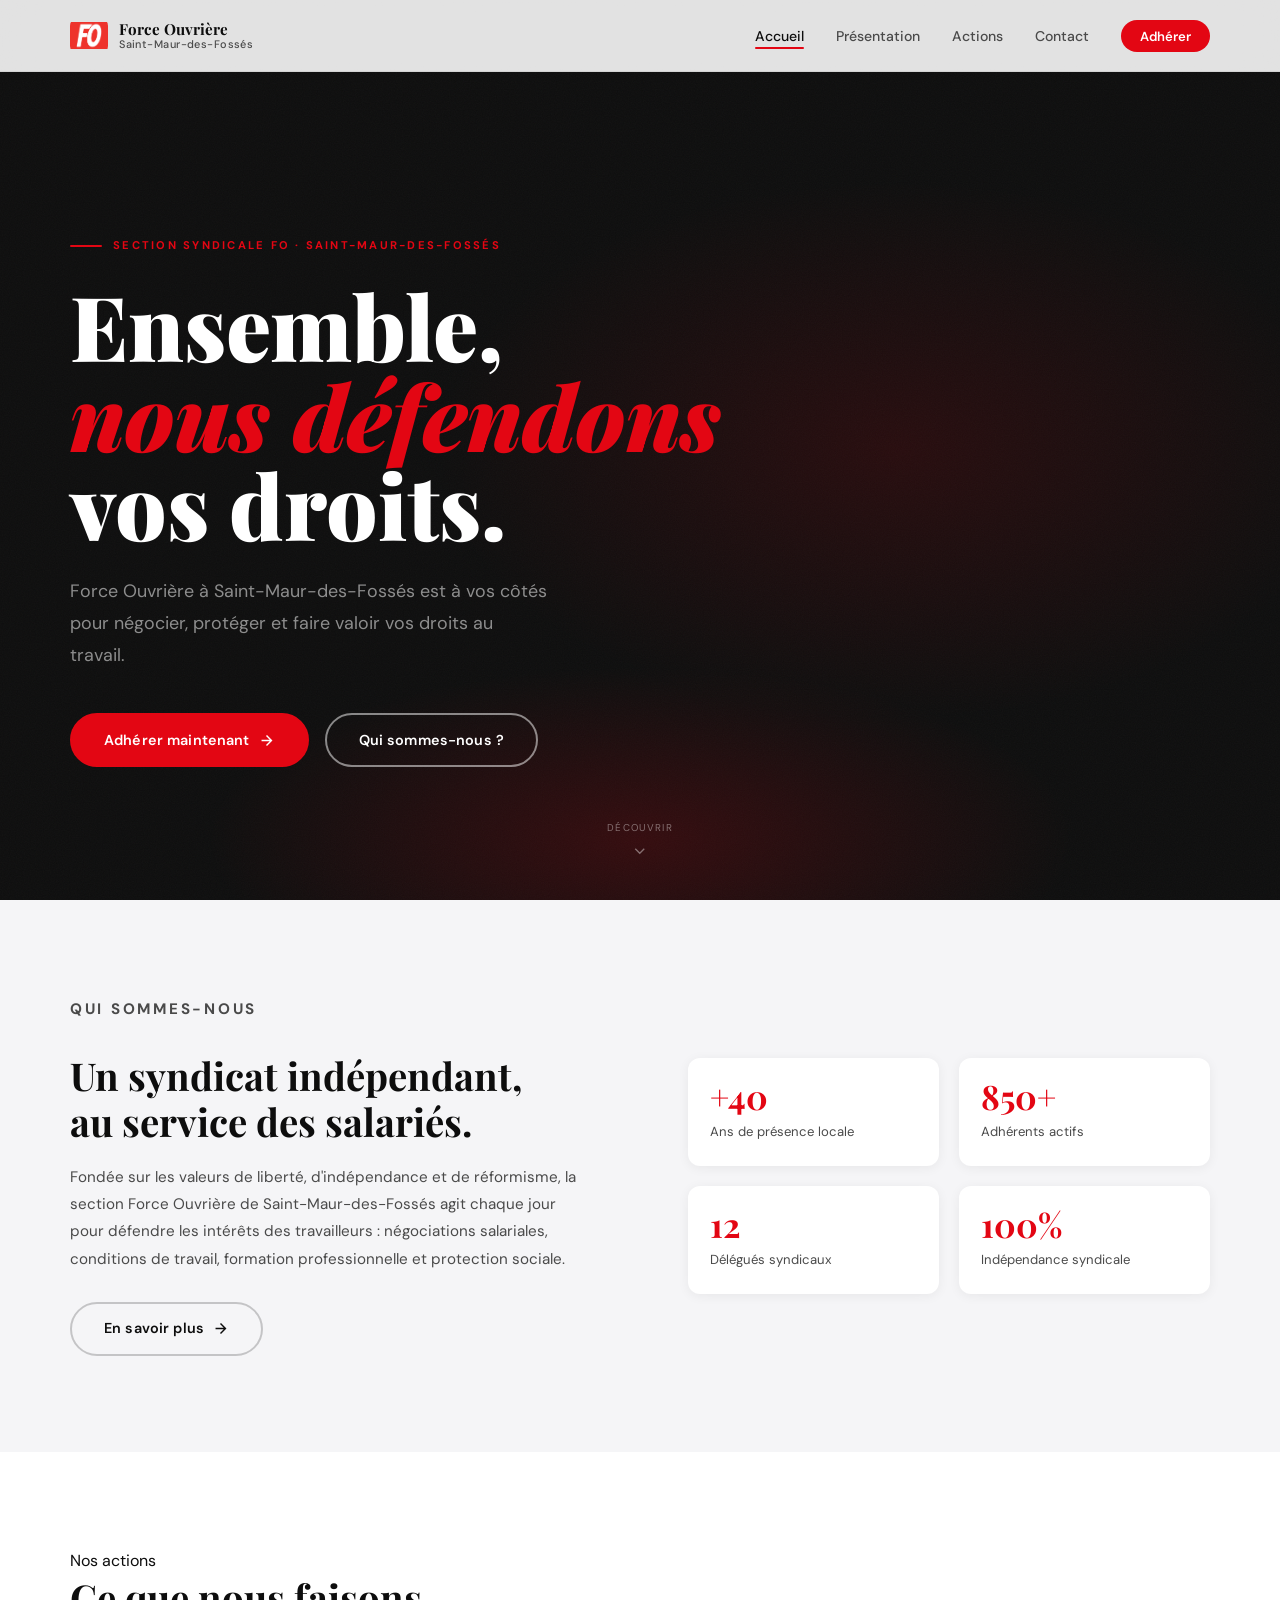
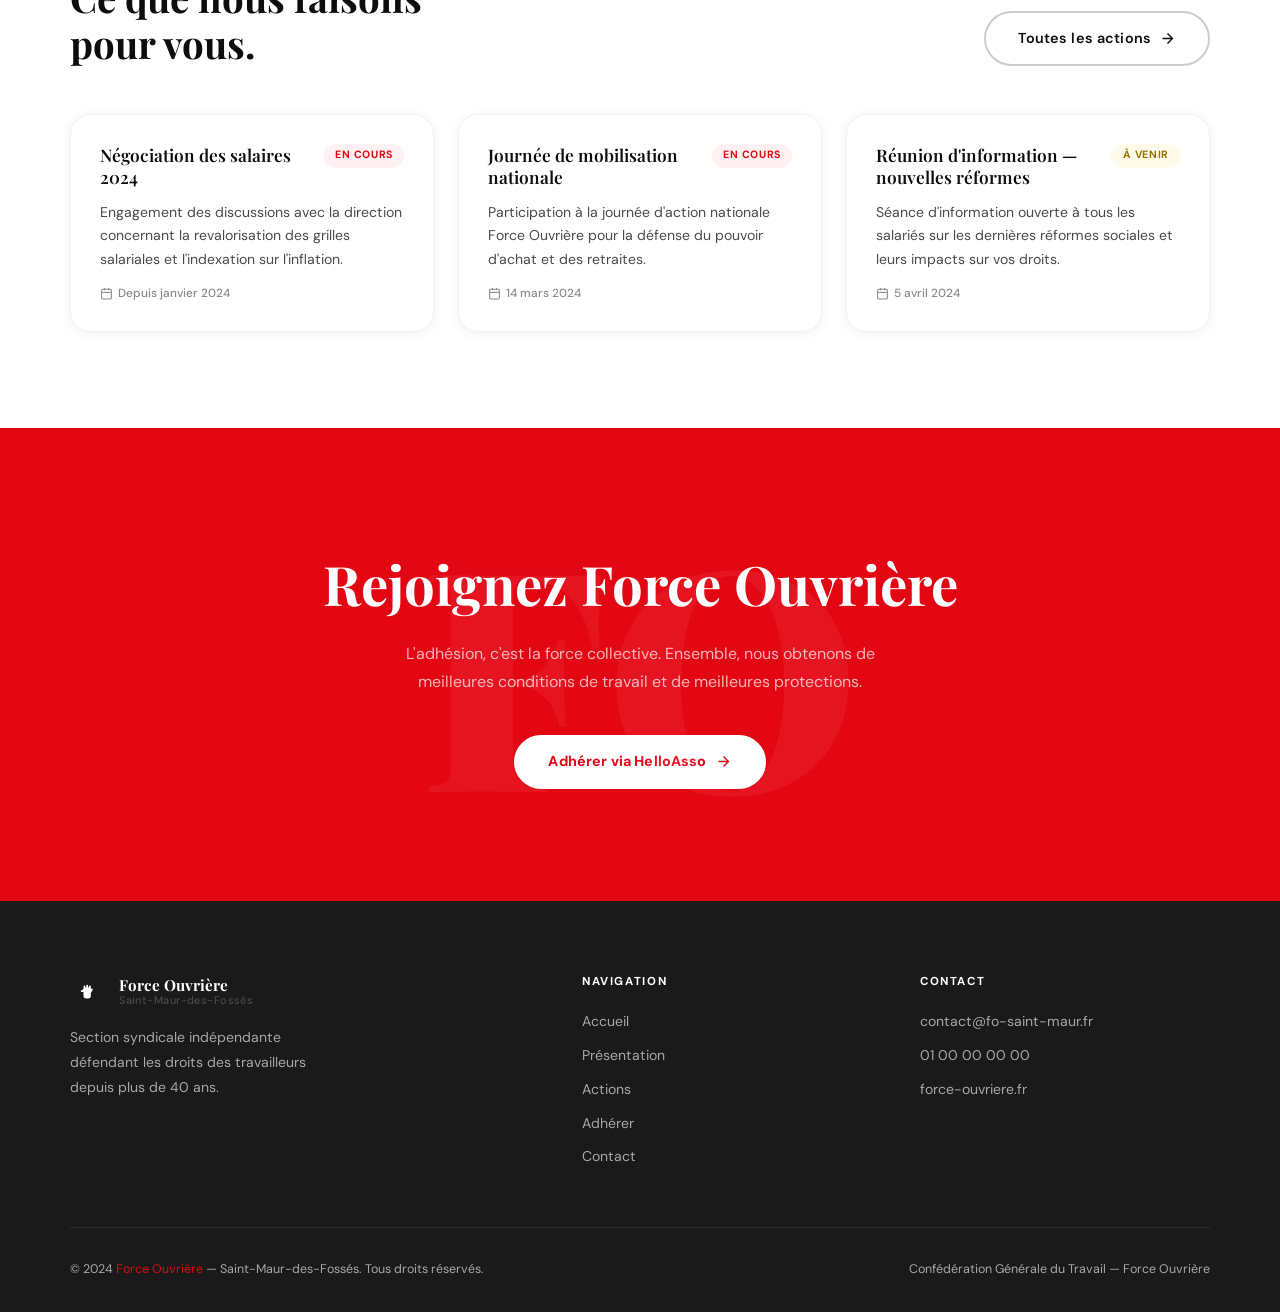
==== commit e3045251: "Update index.html" ====
--- a/index.html
+++ b/index.html
@@ -21,7 +21,7 @@
 
       <!-- Logo -->
       <a href="index.html" class="nav-logo" aria-label="Accueil Force Ouvrière Saint-Maur">
-        <div class="nav-logo" aria-hidden="true">
+        <div class="nav-logo-badge" aria-hidden="true">
               <img src="assets/images/logo-fo.png" alt="Logo Force Ouvrière" />
         </div>
         <div class="nav-logo-text">
--- a/css/styles.css
+++ b/css/styles.css
@@ -110,7 +110,7 @@
 }
 .nav-logo-badge {
   width: 38px; height: 38px;
-  background: var(--red);
+  /*background: var(--red);*/
   border-radius: 9px;
   display: flex; align-items: center; justify-content: center;
 }
@@ -223,6 +223,13 @@
   border-radius: var(--radius) !important;
   border-bottom: none !important;
   font-size: .9rem !important;
+}
+
+.nav-logo img {
+  width: 100%;
+  height: 100%;
+  object-fit: contain;
+  border-radius: 9px; /* même arrondi que le carré rouge */
 }
 
 /* =============================================
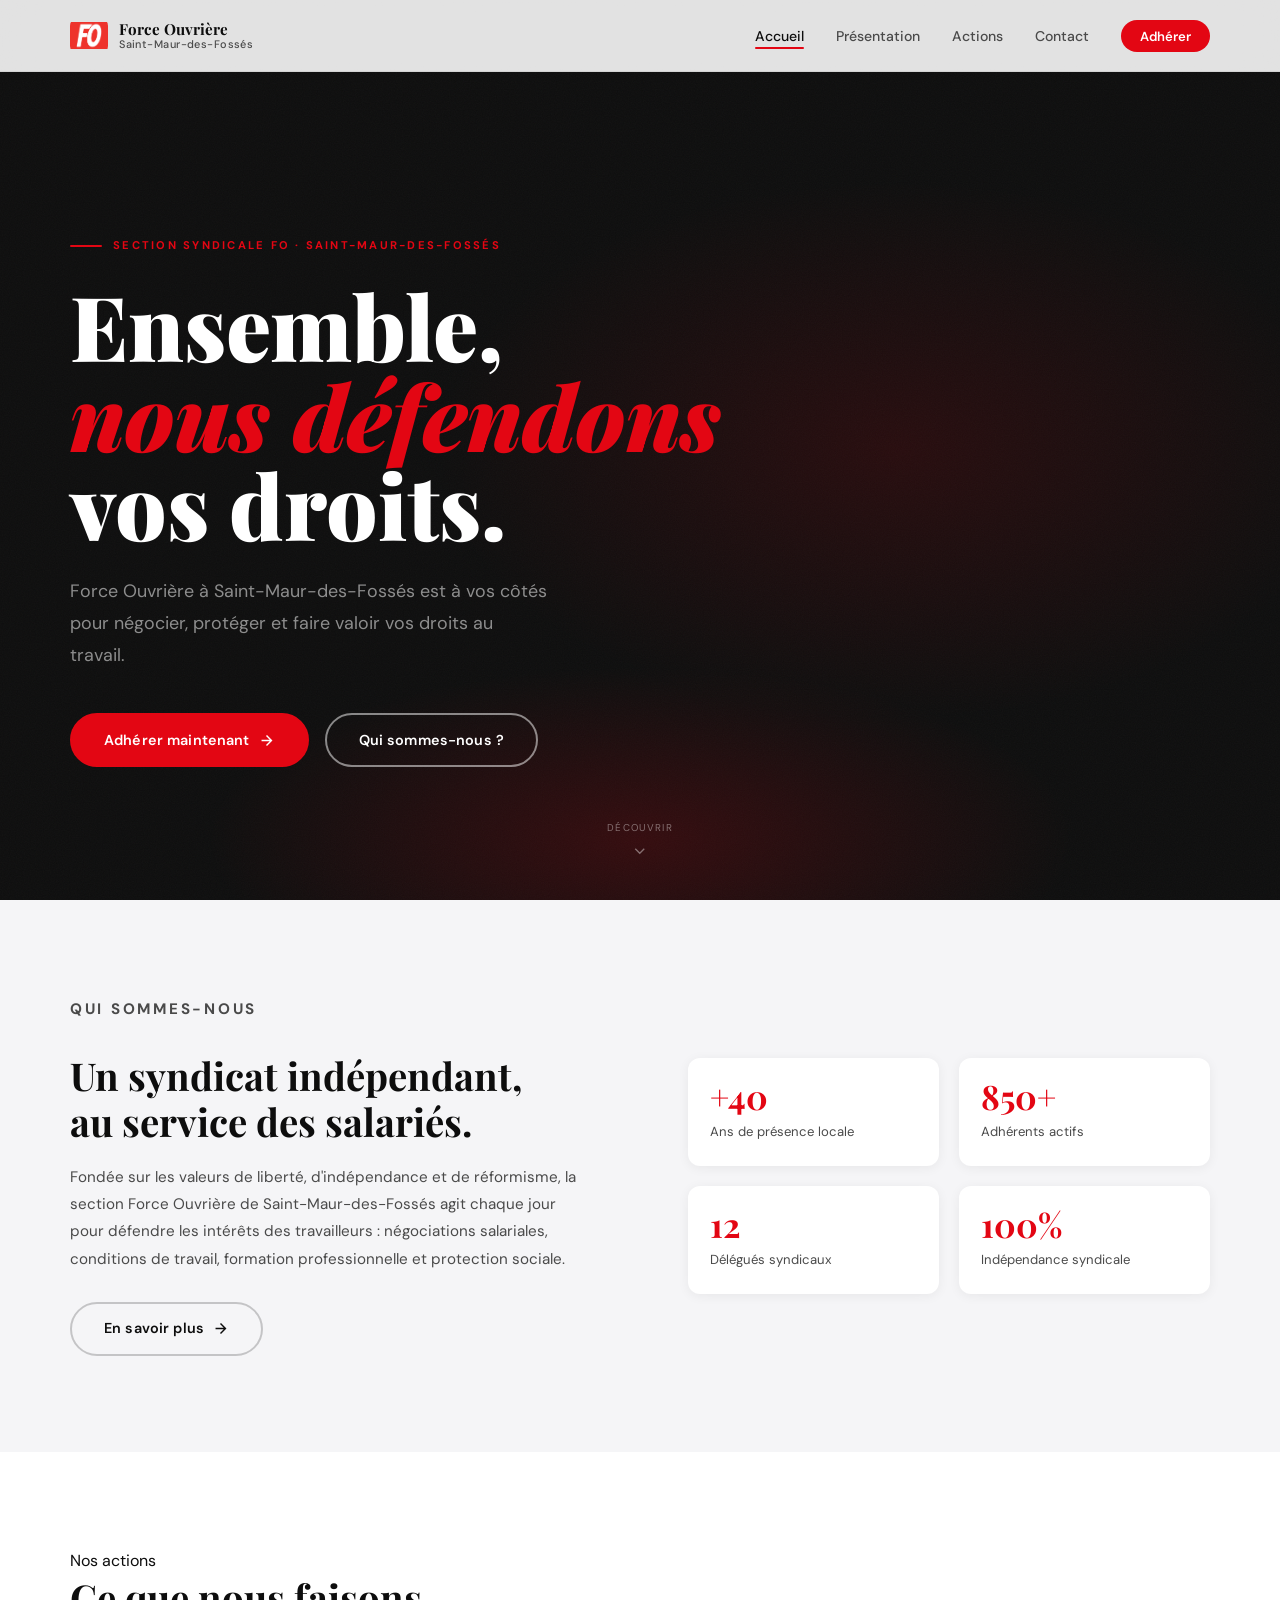
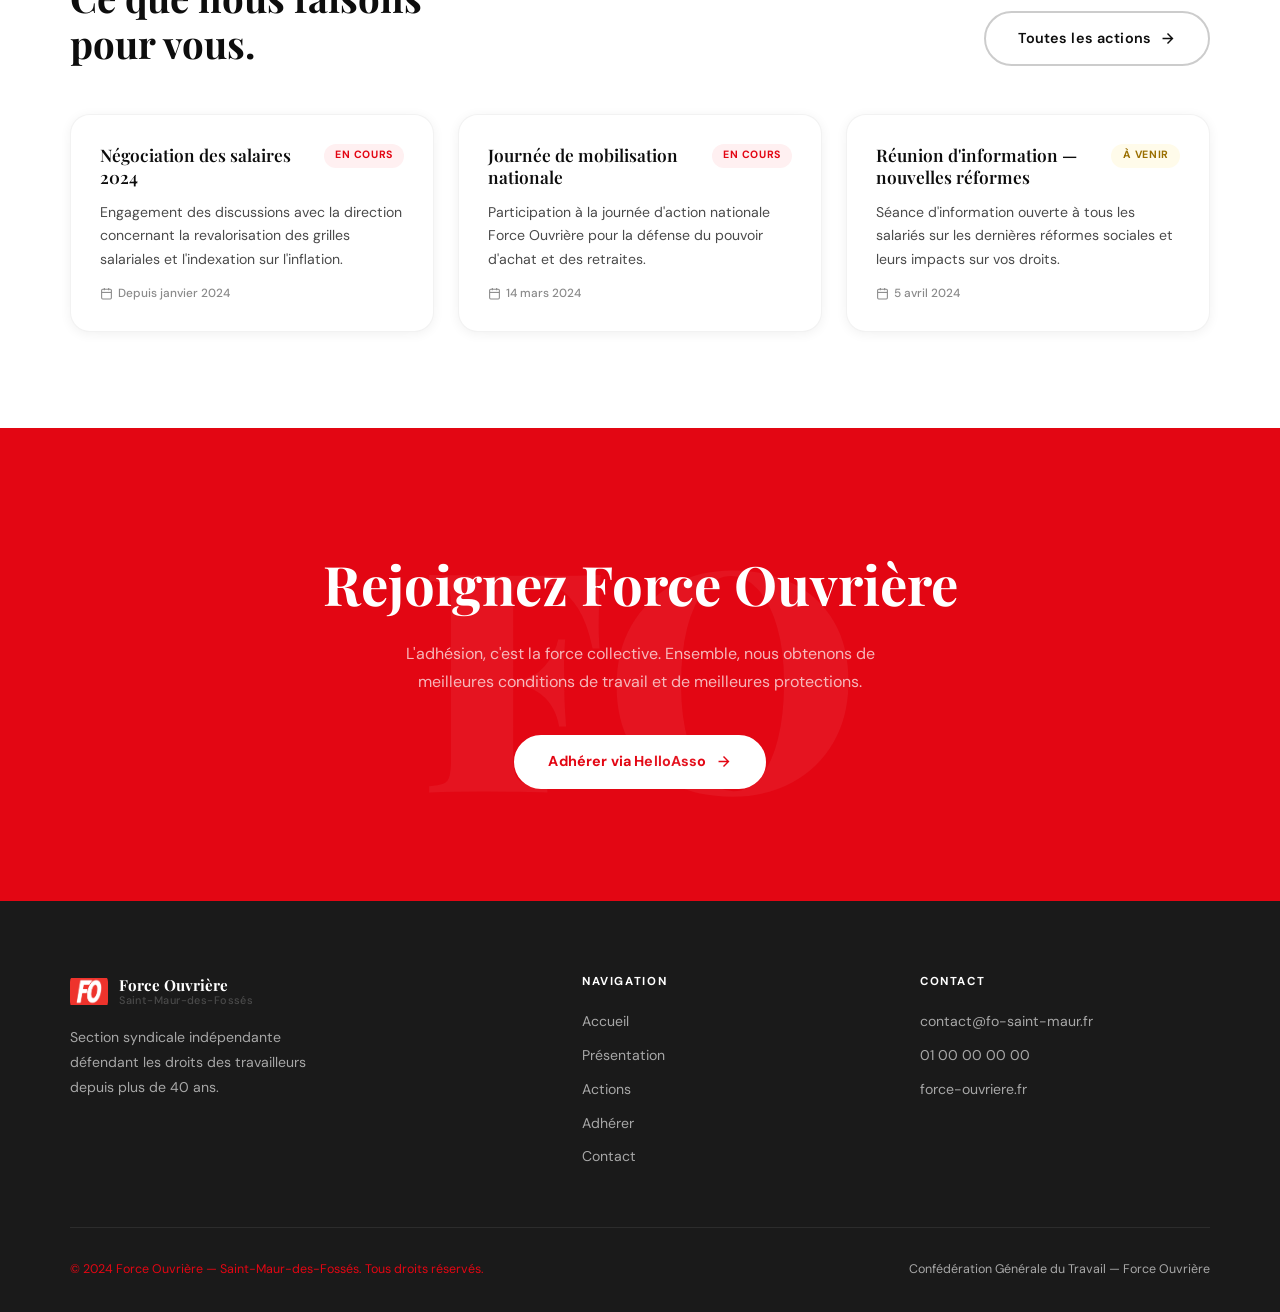
==== commit de6a1c5a: "Updating logo and writing style Updating the logo on every page creating an harmony among the websit" ====
--- a/index.html
+++ b/index.html
@@ -197,10 +197,8 @@
       <div class="footer-brand">
         <div class="nav-logo">
           <div class="nav-logo-badge" aria-hidden="true">
-            <svg viewBox="0 0 24 24" xmlns="http://www.w3.org/2000/svg" fill="white" aria-hidden="true">
-              <path d="M6 9V6a1 1 0 0 1 2 0v1h1V5a1 1 0 0 1 2 0v2h1V6a1 1 0 0 1 2 0v3l.5-.5a1 1 0 0 1 1.5 1.3L14 13v3a3 3 0 0 1-3 3H9a3 3 0 0 1-3-3v-4H4a1 1 0 0 1 0-2h1V9h1z"/>
-            </svg>
-          </div>
+              <img src="assets/images/logo-fo.png" alt="Logo Force Ouvrière" />
+        </div>
           <div class="nav-logo-text">
             <span class="name">Force Ouvrière</span>
             <span class="city">Saint-Maur-des-Fossés</span>
@@ -230,7 +228,7 @@
     </div>
 
     <div class="footer-bottom">
-      <span>© 2024 <span class="fo-red">Force Ouvrière</span> — Saint-Maur-des-Fossés. Tous droits réservés.</span>
+      <span class="fo-red">© 2024 Force Ouvrière — Saint-Maur-des-Fossés. Tous droits réservés.</span>
       <span>Confédération Générale du Travail — Force Ouvrière</span>
     </div>
   </div>
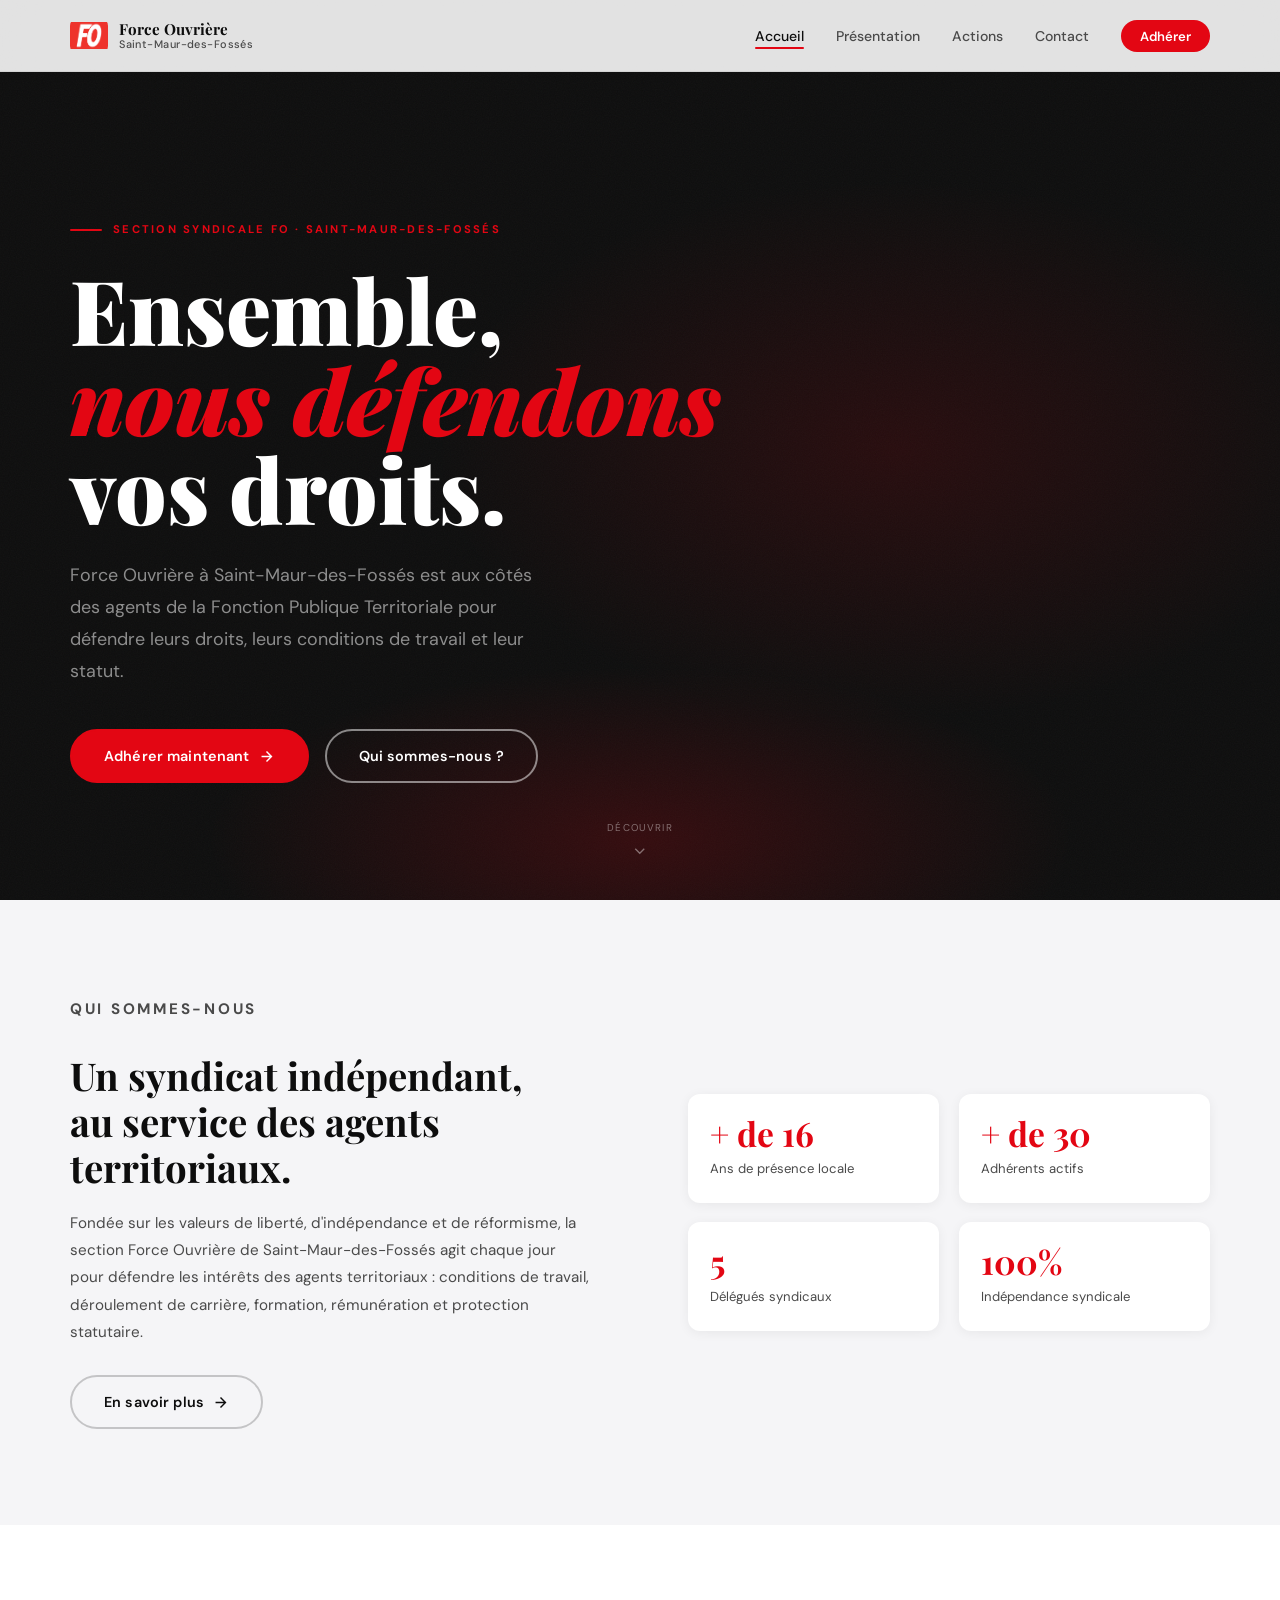
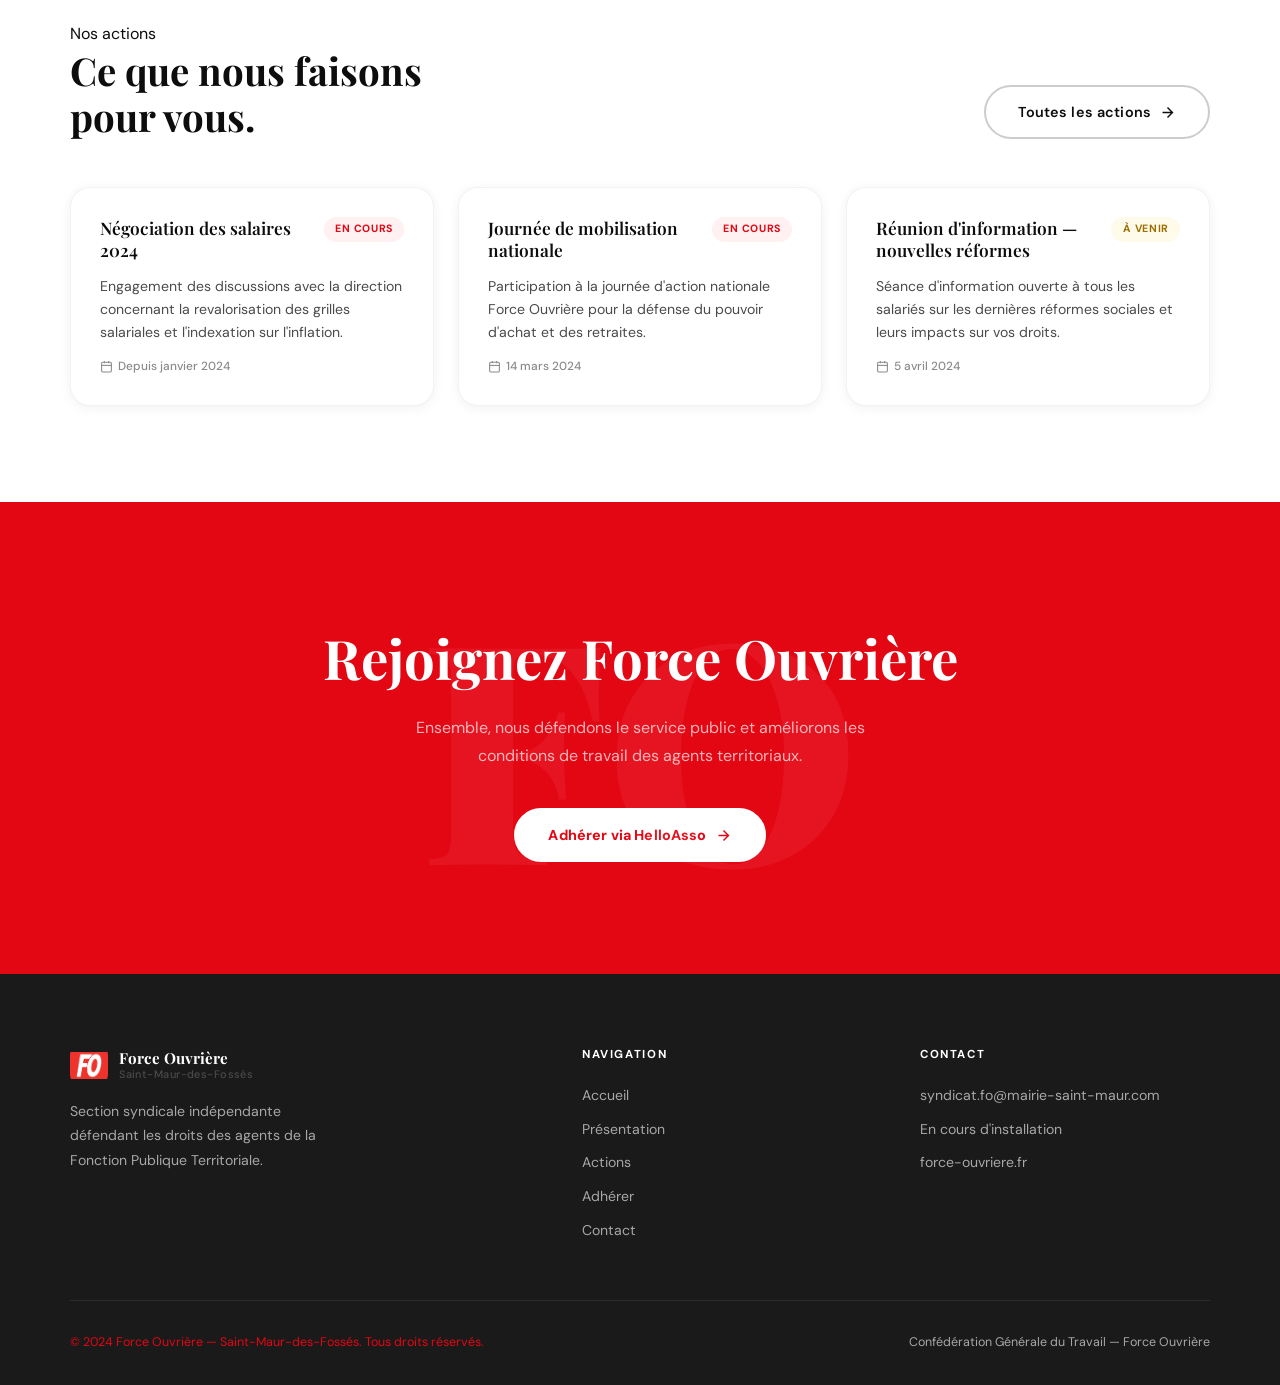
==== commit 9eb6b9b7: "Editing Index and Presentation Editing the Index and the Presentation pages so the informations woul" ====
--- a/index.html
+++ b/index.html
@@ -3,7 +3,7 @@
 <head>
   <meta charset="UTF-8" />
   <meta name="viewport" content="width=device-width, initial-scale=1.0" />
-  <meta name="description" content="Force Ouvrière — Section syndicale de Saint-Maur-des-Fossés. Défense des droits des travailleurs, négociation, accompagnement." />
+  <meta name="description" content="Force Ouvrière — Section syndicale de Saint-Maur-des-Fossés. Défense des agents de la Fonction Publique Territoriale, accompagnement et action syndicale." />
   <title>Force Ouvrière — Saint-Maur-des-Fossés</title>
   <link rel="stylesheet" href="css/styles.css" />
 
@@ -76,8 +76,9 @@
       </h1>
 
       <p class="hero-sub">
-        Force Ouvrière à Saint-Maur-des-Fossés est à vos côtés pour
-        négocier, protéger et faire valoir vos droits au travail.
+        Force Ouvrière à Saint-Maur-des-Fossés est aux côtés des agents
+        de la Fonction Publique Territoriale pour défendre leurs droits,
+        leurs conditions de travail et leur statut.
       </p>
 
       <div class="hero-btns">
@@ -105,13 +106,13 @@
 
       <div class="fade-in">
         <p class="intro-label">Qui sommes-nous</p>
-        <h2>Un syndicat indépendant,<br>au service des salariés.</h2>
+        <h2>Un syndicat indépendant,<br>au service des agents territoriaux.</h2>
         <p>
           Fondée sur les valeurs de liberté, d'indépendance et de
           réformisme, la section Force Ouvrière de Saint-Maur-des-Fossés
-          agit chaque jour pour défendre les intérêts des travailleurs :
-          négociations salariales, conditions de travail, formation
-          professionnelle et protection sociale.
+          agit chaque jour pour défendre les intérêts des agents territoriaux :
+          conditions de travail, déroulement de carrière, formation,
+          rémunération et protection statutaire.
         </p>
         <a href="presentation.html" class="btn btn-outline-dark">
           En savoir plus
@@ -121,15 +122,15 @@
 
       <div class="intro-stats stagger fade-in">
         <div class="stat-box">
-          <strong>+40</strong>
+          <strong>+ de 16</strong>
           <span>Ans de présence locale</span>
         </div>
         <div class="stat-box">
-          <strong>850+</strong>
+          <strong>+ de 30</strong>
           <span>Adhérents actifs</span>
         </div>
         <div class="stat-box">
-          <strong>12</strong>
+          <strong>5</strong>
           <span>Délégués syndicaux</span>
         </div>
         <div class="stat-box">
@@ -173,8 +174,8 @@
     <div class="container fade-in">
       <h2>Rejoignez Force Ouvrière</h2>
       <p>
-        L'adhésion, c'est la force collective. Ensemble, nous obtenons
-        de meilleures conditions de travail et de meilleures protections.
+        Ensemble, nous défendons le service public et améliorons
+        les conditions de travail des agents territoriaux.
       </p>
       <a href="adhesion.html" class="btn btn-white">
         Adhérer via HelloAsso
@@ -204,7 +205,7 @@
             <span class="city">Saint-Maur-des-Fossés</span>
           </div>
         </div>
-        <p>Section syndicale indépendante défendant les droits des travailleurs depuis plus de 40 ans.</p>
+        <p>Section syndicale indépendante défendant les droits des agents de la Fonction Publique Territoriale.</p>
       </div>
 
       <!-- Nav links -->
@@ -220,8 +221,8 @@
       <!-- Contact info -->
       <div class="footer-col">
         <h4>Contact</h4>
-        <a href="mailto:contact@fo-saint-maur.fr">contact@fo-saint-maur.fr</a>
-        <a href="tel:+33100000000">01 00 00 00 00</a>
+        <a href="mailto:syndicat.fo@mairie-saint-maur.com">syndicat.fo@mairie-saint-maur.com</a>
+        <a href="tel:">En cours d'installation</a>
         <a href="https://www.force-ouvriere.fr" target="_blank" rel="noopener">force-ouvriere.fr</a>
       </div>
 
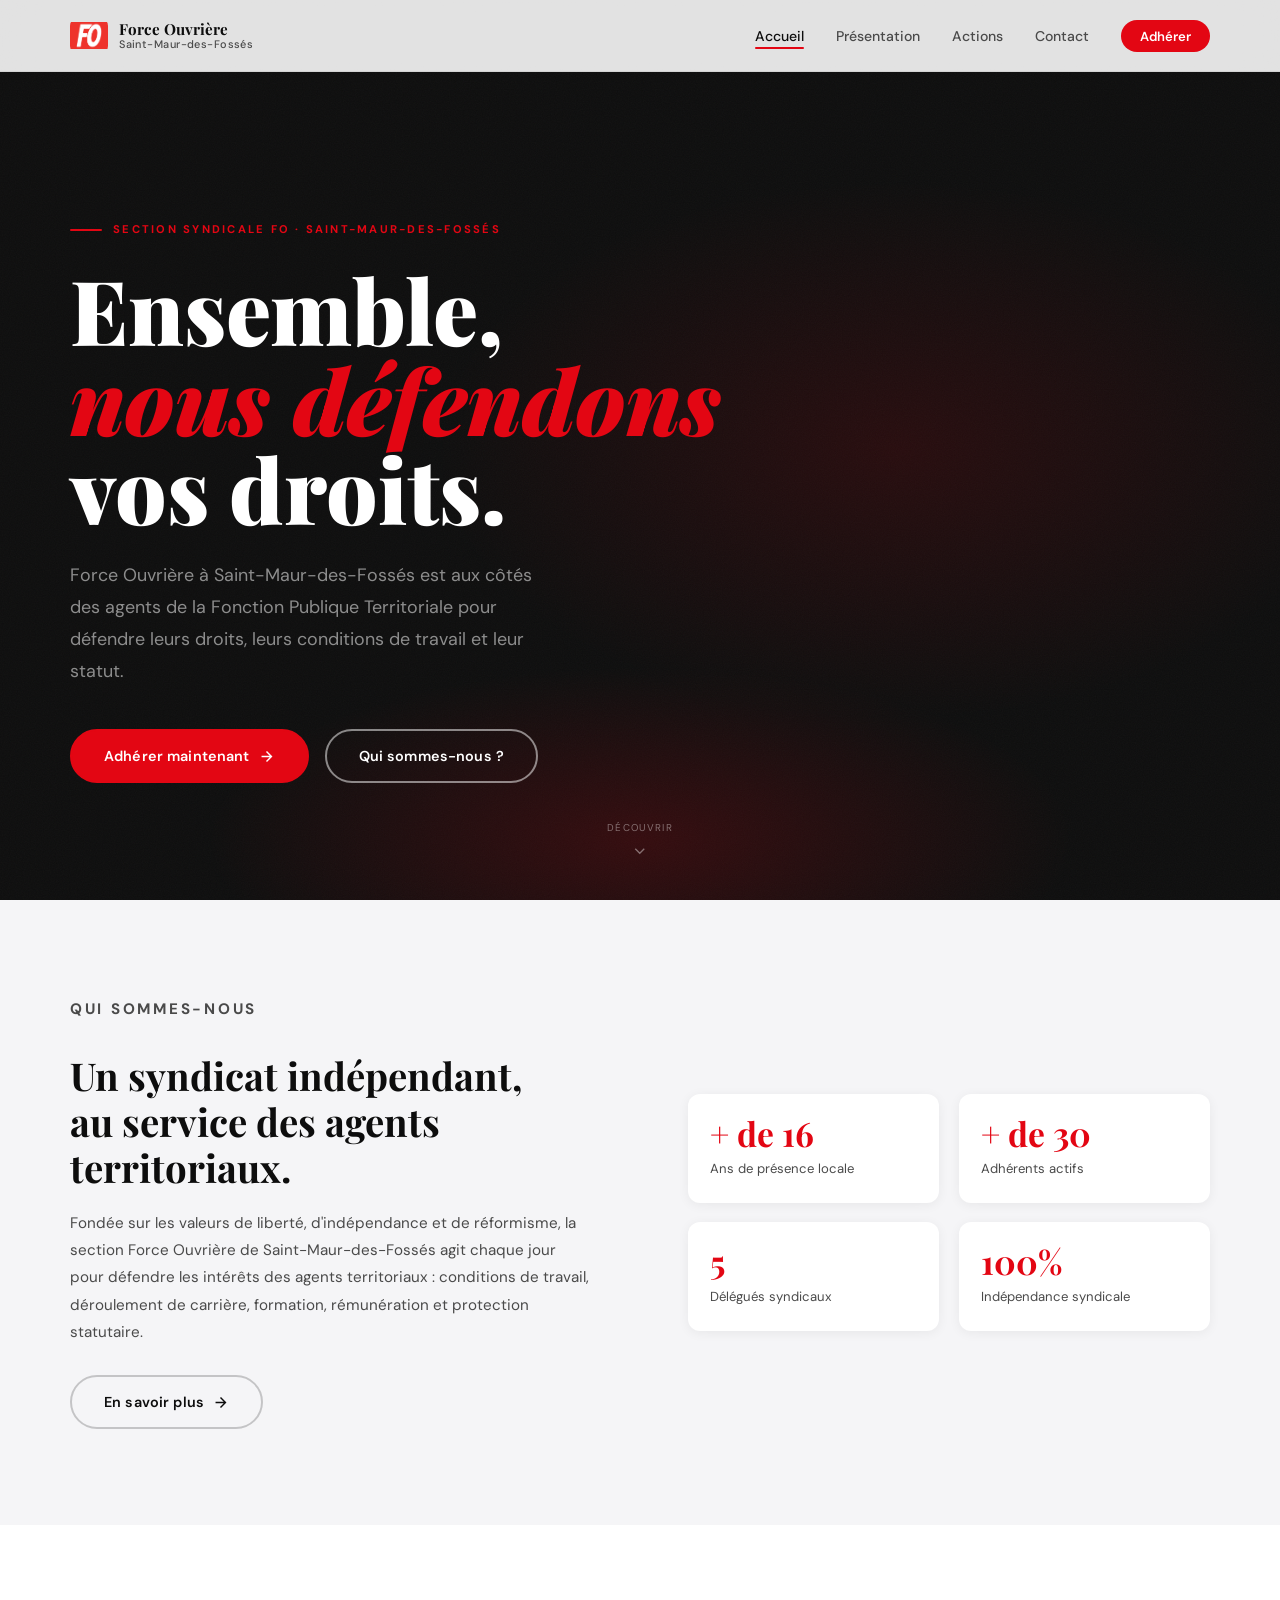
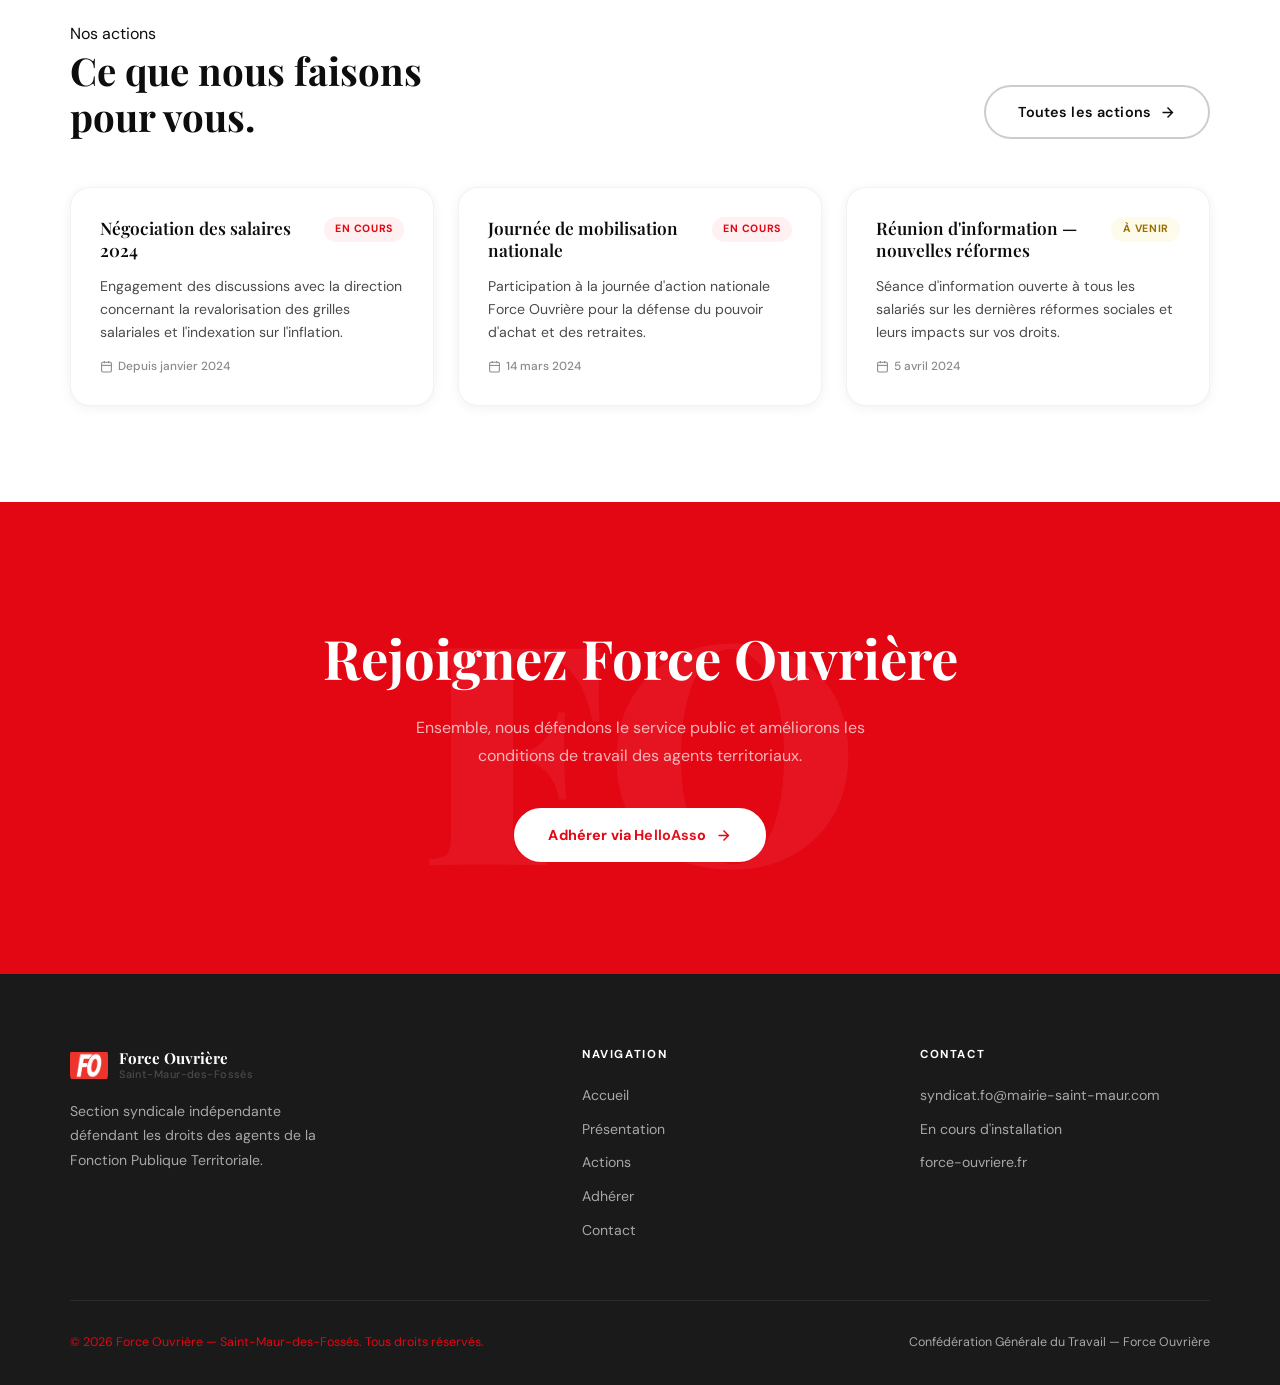
==== commit 3726a011: "Editing all pages to match previous edits All pages are not fully centered around the precise missio" ====
--- a/index.html
+++ b/index.html
@@ -229,7 +229,7 @@
     </div>
 
     <div class="footer-bottom">
-      <span class="fo-red">© 2024 Force Ouvrière — Saint-Maur-des-Fossés. Tous droits réservés.</span>
+      <span class="fo-red">© 2026 Force Ouvrière — Saint-Maur-des-Fossés. Tous droits réservés.</span>
       <span>Confédération Générale du Travail — Force Ouvrière</span>
     </div>
   </div>
